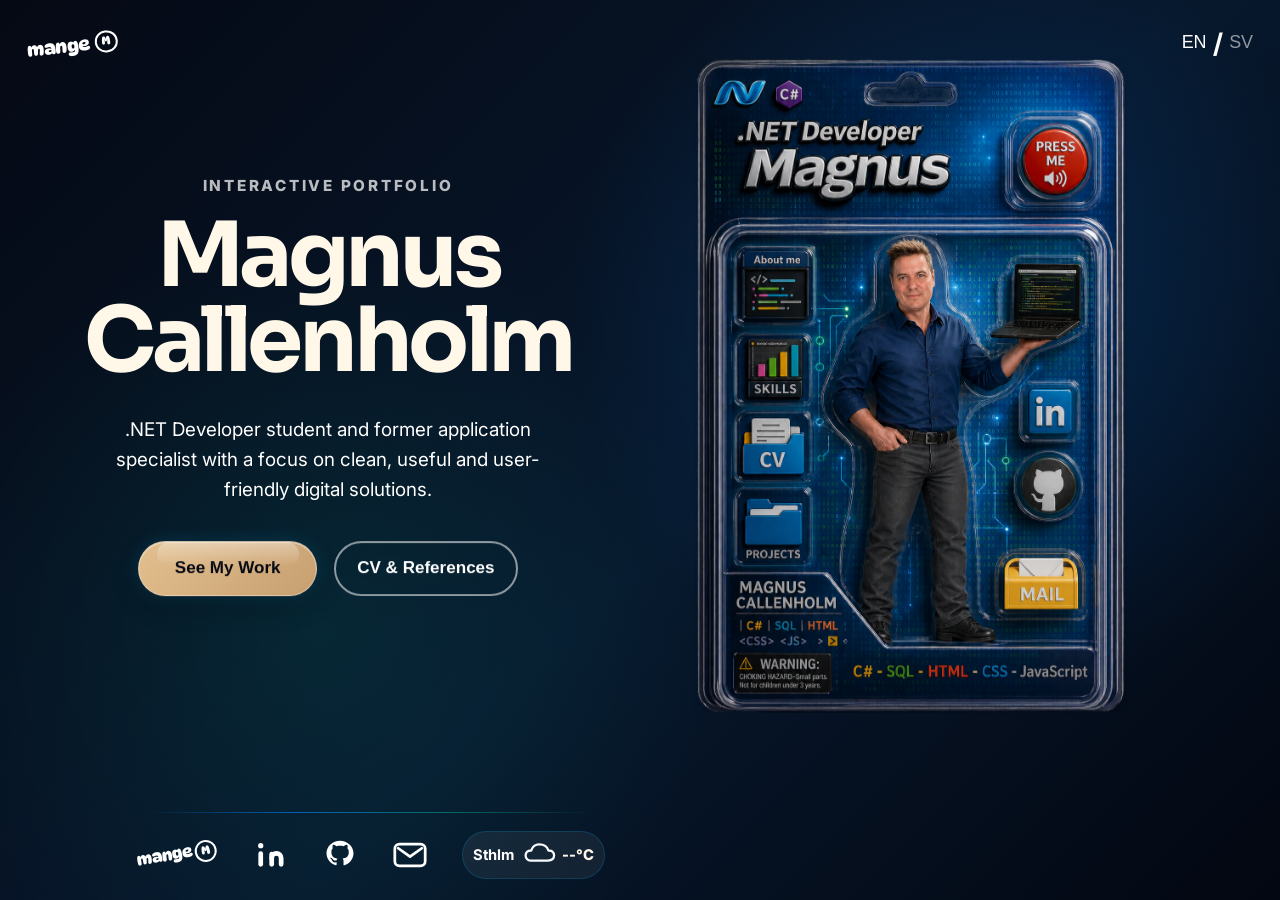
==== index.html @ 0efeea3b "Remove pointer Cursor from ComingSoon-card" ====
<!doctype html>
<html lang="en">
  <head>
    <meta charset="UTF-8" />
    <meta name="viewport" content="width=device-width, initial-scale=1.0" />
    <meta
      name="description"
      content="Interactive portfolio for Magnus Callenholm, .NET developer student and former application specialist. Explore projects, skills, CV, references and contact information."
    />
    <link rel="preconnect" href="https://fonts.googleapis.com" />
    <link rel="preconnect" href="https://fonts.gstatic.com" crossorigin />
    <link
      href="https://fonts.googleapis.com/css2?family=DynaPuff:wght@400..700&family=Inter:ital,opsz,wght@0,14..32,100..900;1,14..32,100..900&family=Sora:wght@100..800&display=swap"
      rel="stylesheet"
    />
    <link rel="stylesheet" href="css/style.css" />
    <link rel="stylesheet" href="css/animations.css" />
    <link rel="stylesheet" href="css/responsive.css" />
    <title>Magnus portfolio</title>
  </head>
  <body>
    <!-- EGET BRAND LOGO samt HEMKNAPP -->
    <a
      href="#home"
      class="brand-mark"
      data-action="go-home"
      aria-label="Back to main"
    >
      <span class="brand-name">mange</span>
      <span class="brand-symbol">M</span>
    </a>
    <!-- TOGGLE LANGUAGE BUTTONS -->
    <div class="language-toggle" aria-label="Language selection">
      <button type="button" class="language-btn active">EN</button>
      <span>/</span>
      <button type="button" class="language-btn">SV</button>
    </div>

    <main class="portfolio-app">
      <!-- LEFT SIDE CONTENT -->
      <section
        id="home"
        class="intro-panel"
        aria-label="Portfolio introduction"
      >
        <p class="eyebrow hero-eyebrow">Interactive Portfolio</p>

        <div class="hero-content">
          <div id="info-content" class="info-content">
            <h1>
              <span>Magnus</span>
              <span>Callenholm</span>
            </h1>
            <p>
              .NET Developer student and former application specialist with a
              focus on clean, useful and user-friendly digital solutions.
            </p>
          </div>

          <div class="desktop-flip-info" id="projectsDesktopInfo">
            <p class="eyebrow">Projects</p>
            <h2>Explore my work</h2>
            <p>
              On the back of the package, you'll find a selection of my projects
              — from school assignments to personal builds. Each card shows what
              I've practiced, what I learned, and where you can view the code or
              demo.
            </p>
          </div>

          <div class="desktop-flip-info" id="cvDesktopInfo">
            <p class="eyebrow">CV & References</p>
            <h2>Experience and background</h2>
            <p>
              On the back of the package, you can explore my experience,
              references and download my CV. It brings together my background as
              an application specialist and my current journey toward becoming a
              .NET developer.
            </p>
          </div>
          <!-- PRIMARY CALL TO ACTION BUTTON -->
          <div class="intro-actions">
            <button
              type="button"
              class="cta-btn cta-primary"
              data-action="flip-card"
              data-section="projects"
              data-flip-delay="true"
            >
              See My Work
            </button>
            <!-- SECONDARY CALL TO ACTION BUTTON -->
            <button
              type="button"
              class="cta-btn cta-secondary"
              data-action="flip-card"
              data-section="cv"
              data-flip-delay="true"
            >
              CV & References
            </button>
          </div>
        </div>

        <!-- ARROW DOWN ANIMATION -->
        <a
          href="#package"
          class="scroll-down-link"
          aria-label="Scroll to package"
        >
          <img
            src="assets/icons/scroll-arrow.svg"
            alt="Scroll down"
            class="scroll-arrow-icon"
          />
        </a>
      </section>

      <!-- RIGHT SIDA -->
      <section
        id="package"
        class="package-panel"
        aria-label="Interactive portfolio package"
      >
        <div class="package-scene">
          <!-- TEMP: add is-flipped while designing the back side -->
          <div class="package-card" id="packageCard">
            <!-- ACTIONFIGUR Magnus FRAMSIDA -->
            <div class="package-face package-front">
              <img
                src="assets/images/actionfigure/front.png"
                alt="Action figure package used as a navbar"
                class="package-image"
              />

              <nav class="package-navbar" aria-label="Main navigation">
                <button
                  type="button"
                  id="pressMeButton"
                  class="package-btn package-btn-icon package-btn-pressme"
                  aria-label="Play voice greeting"
                >
                  PRESS ME
                </button>

                <audio id="pressMeAudio" preload="auto">
                  <source src="assets/sounds/engelska.mp3" type="audio/mpeg" />
                  Your browser does not support the audio element.
                </audio>

                <button
                  type="button"
                  class="package-btn package-btn-menu package-btn-aboutme"
                  data-action="show-info"
                  data-section="about"
                >
                  About me
                </button>

                <button
                  type="button"
                  class="package-btn package-btn-menu package-btn-skills"
                  data-action="show-info"
                  data-section="skills"
                >
                  Skills
                </button>

                <button
                  type="button"
                  class="package-btn package-btn-menu package-btn-cv"
                  data-action="flip-card"
                  data-section="cv"
                >
                  CV
                </button>

                <button
                  type="button"
                  class="package-btn package-btn-menu package-btn-projects"
                  data-action="flip-card"
                  data-section="projects"
                >
                  Projects
                </button>

                <a
                  href="https://www.linkedin.com/in/magnus-callenholm-b5428569/"
                  class="package-btn package-btn-icon package-btn-linkedin"
                  target="_blank"
                  rel="noopener noreferrer"
                  aria-label="Visit my LinkedIn profile"
                >
                </a>

                <a
                  href="https://github.com/magnuscallenholm"
                  class="package-btn package-btn-icon package-btn-github"
                  target="_blank"
                  rel="noopener noreferrer"
                  aria-label="Visit my GitHub profile"
                >
                </a>

                <button
                  type="button"
                  class="package-btn package-btn-mail"
                  data-action="show-info"
                  data-section="contact"
                >
                  Mail
                </button>
              </nav>
            </div>

            <!-- ACTIONFIGUR Magnus BAKSIDA -->
            <div class="package-face package-back">
              <img
                src="assets/images/actionfigure/back.png"
                alt="Back side of Magnus action figure package"
                class="package-image"
              />

              <section class="back-section" id="cv-panel">
                <h2>CV</h2>

                <div class="cv-options">
                  <button type="button" class="cv-tab" id="experienceBtn">
                    Education & Work Experience
                  </button>

                  <button type="button" class="cv-tab" id="referencesBtn">
                    References
                  </button>

                  <a
                    href="assets/documents/CV.pdf"
                    download
                    class="cv-tab card-link"
                  >
                    Download CV
                  </a>
                </div>
              </section>

              <section class="back-section" id="projects-panel">
                <h2>Projects</h2>

                <div class="project-options">
                  <button
                    type="button"
                    class="project-card"
                    data-project="snake"
                    aria-label="Open Snake Game project"
                  >
                    <div class="project-preview-frame">
                      <img
                        src="assets/images/projects/snake-preview.png"
                        alt="Preview of Snake Game"
                        class="project-preview"
                      />
                    </div>
                  </button>

                  <button
                    type="button"
                    class="project-card"
                    data-project="butterfly"
                    aria-label="Open Butterfly web project"
                  >
                    <div class="project-preview-frame">
                      <img
                        src="assets/images/projects/butterfly-preview.png"
                        alt="Preview of Butterfly Website"
                        class="project-preview"
                      />
                    </div>
                  </button>

                  <button
                    type="button"
                    class="project-card"
                    disabled
                    data-project="comingsoon"
                  >
                    <div class="project-preview-frame">
                      <img
                        src="assets/images/projects/comingsoon.png"
                        alt="Preview of comingsoon"
                        class="project-preview"
                      />
                    </div>
                  </button>

                  <button
                    type="button"
                    class="project-card"
                    disabled
                    data-project="comingsoon"
                    aria-label="Coming soon project placeholder"
                  >
                    <div class="project-preview-frame">
                      <img
                        src="assets/images/projects/comingsoon.png"
                        alt="Preview of comingsoon"
                        class="project-preview"
                      />
                    </div>
                  </button>
                </div>
              </section>

              <button type="button" class="flip-back-btn" id="backToFrontBtn">
                <span class="barcode-lines" aria-hidden="true"></span>
                <span class="back-btn-text">FLIP BACK</span>
              </button>
            </div>
          </div>
        </div>
      </section>
    </main>

    <!-- ABOUT ME -->
    <section id="about" class="about-section">
      <div class="about-card">
        <img
          src="assets/images/portrait/magnus.png"
          alt="Portrait of Magnus Callenholm"
          class="about-image"
        />

        <div class="about-text">
          <h2>About me</h2>

          <p>
            Hi, I'm Magnus Callenholm, a
            <span class="text-highlight">.NET developer</span> student with
            previous experience working in IT as an application specialist.
          </p>

          <p>
            I enjoy building clean and
            <span class="text-highlight">user-friendly</span> digital solutions
            where design, functionality and problem-solving work together.
          </p>
        </div>
      </div>

      <div class="about-actions section-actions">
        <button
          type="button"
          class="section-back-btn section-back-secondary about-back-btn"
          id="aboutBackBtn"
        >
          Back to package
        </button>
      </div>
    </section>

    <!-- SKILLS -->
    <section id="skills" class="skills-section">
      <div class="skills-card">
        <h2>Skills</h2>

        <p class="skills-intro">
          A selection of technologies and tools I use while learning and
          building projects.
        </p>

        <ul class="skills-list">
          <li class="skill-item">
            <img
              src="assets/icons/skills-svg/html.svg"
              alt=""
              class="skill-icon"
            />
            <span>HTML</span>
          </li>

          <li class="skill-item">
            <img
              src="assets/icons/skills-svg/css.svg"
              alt=""
              class="skill-icon"
            />
            <span>CSS</span>
          </li>

          <li class="skill-item">
            <img
              src="assets/icons/skills-svg/javascript.svg"
              alt=""
              class="skill-icon"
            />
            <span>JavaScript</span>
          </li>

          <li class="skill-item">
            <img
              src="assets/icons/skills-svg/sql.svg"
              alt=""
              class="skill-icon"
            />
            <span>SQL</span>
          </li>

          <li class="skill-item">
            <img
              src="assets/icons/skills-svg/csharp_dotnet.svg"
              alt=""
              class="skill-icon"
            />
            <span>C#</span>
          </li>

          <li class="skill-item">
            <img
              src="assets/icons/skills-svg/google.svg"
              alt=""
              class="skill-icon"
            />
            <span>Google</span>
          </li>

          <li class="skill-item">
            <img
              src="assets/icons/skills-svg/visual_studio_code.svg"
              alt=""
              class="skill-icon"
            />
            <span>VS Code</span>
          </li>

          <li class="skill-item">
            <img
              src="assets/icons/skills-svg/visual_studio.svg"
              alt=""
              class="skill-icon"
            />
            <span>Visual Studio</span>
          </li>

          <li class="skill-item">
            <img
              src="assets/icons/skills-svg/azure.svg"
              alt=""
              class="skill-icon"
            />
            <span>Azure</span>
          </li>
        </ul>
      </div>

      <div class="about-actions section-actions">
        <button
          type="button"
          class="section-back-btn section-back-secondary skills-back-btn"
          id="skillsBackBtn"
        >
          Back to package
        </button>
      </div>
    </section>

    <!-- CV-TAB WORK and EDUCATION -->
    <section id="experience" class="experience-section">
      <div class="experience-card">
        <h2>Education & Work Experience</h2>

        <p class="experience-intro">
          Here I present my education, recent work experience and the background
          that has shaped my interest in IT and development.
        </p>

        <h3 class="experience-subtitle">Work Experience</h3>

        <div class="experience-list">
          <article class="experience-item">
            <div class="experience-header">
              <img
                src="assets/images/experiencelogos/stadium-logo-dark-preview.svg"
                alt=""
                class="experience-logo"
              />

              <div>
                <p class="experience-role">Application Specialist</p>
                <p class="experience-period">Dec 2021 - Oct 2025</p>
              </div>
            </div>

            <p class="experience-description">
              Worked with business-critical applications connected to Stadium's
              retail and digital business. Focused on supporting stable system
              operations, improving user experience and contributing to
              technical solutions for Stadium and Stadium Outlet.
            </p>

            <ul class="experience-points">
              <li>
                Application responsibility for systems connected to business
                processes
              </li>
              <li>
                Collaboration with business stakeholders, IT teams and external
                partners
              </li>
              <li>
                Focus on system quality, operations and continuous improvement
              </li>
            </ul>
          </article>

          <article class="experience-item">
            <div class="experience-header">
              <img
                src="assets/images/experiencelogos/fast2-logo-dark-preview.svg"
                alt=""
                class="experience-logo"
              />

              <div>
                <p class="experience-role">Application Consultant</p>
                <p class="experience-period">Jan 2019 - Dec 2021</p>
              </div>
            </div>

            <p class="experience-description">
              Worked as an application consultant with focus on system support,
              customer needs and technical solutions. The role involved
              understanding business processes and helping users get value from
              the application.
            </p>

            <ul class="experience-points">
              <li>Customer and application support</li>
              <li>Configuration, troubleshooting and system improvements</li>
              <li>Close collaboration with users and technical teams</li>
            </ul>
          </article>

          <article class="experience-item">
            <div class="experience-header">
              <img
                src="assets/images/experiencelogos/sats-logo-dark-preview.svg"
                alt=""
                class="experience-logo"
              />

              <div>
                <p class="experience-role">IT System Manager</p>
                <p class="experience-period">Feb 2012 - Jan 2019</p>
              </div>
            </div>

            <p class="experience-description">
              Held several IT-related roles over time, working with systems,
              projects and business support in a fast-moving organization. The
              experience gave me a strong understanding of how technology
              supports daily operations.
            </p>

            <ul class="experience-points">
              <li>IT system responsibility and project coordination</li>
              <li>Support for internal users and business needs</li>
              <li>
                Experience from both operational IT and project-based work
              </li>
            </ul>
          </article>
        </div>

        <h3 class="experience-subtitle">Education</h3>

        <div class="education-list">
          <article class="experience-item education-item">
            <div class="experience-header">
              <img
                src="assets/images/experiencelogos/yh-akademin-brand-transparent.svg"
                alt=""
                class="experience-logo"
              />

              <div>
                <p class="experience-role">Higher Vocational Education</p>
                <p class="experience-period">Jan 2026 - Dec 2027</p>
              </div>
            </div>

            <p class="experience-description">
              Ongoing .NET Developer education focused on C#, .NET, web
              development, databases, SQL, agile methods and modern system
              development.
            </p>

            <ul class="experience-points">
              <li>C#, .NET and object-oriented programming</li>
              <li>HTML, CSS, JavaScript and responsive web development</li>
              <li>
                Databases, SQL, Git, Azure DevOps and project-based learning
              </li>
            </ul>
          </article>
        </div>
      </div>

      <div class="experience-actions section-actions">
        <button
          type="button"
          class="section-back-btn section-back-primary experience-back-cv-btn"
          id="experienceBackCvBtn"
        >
          ← Back to CV menu
        </button>

        <button
          type="button"
          class="section-back-btn section-back-secondary experience-back-package-btn"
          id="experienceBackPackageBtn"
        >
          Back to package
        </button>
      </div>
    </section>

    <!-- CV-TAB REFERENCES -->
    <section id="references" class="references-section">
      <div class="references-card">
        <h2>References</h2>

        <div class="references-list">
          <article class="reference-card">
            <div class="reference-header">
              <img
                src="assets/images/references/ref-anna.webp"
                alt=""
                class="reference-avatar"
              />

              <div>
                <h3>Anna Åberg</h3>
                <p>Product Management & UX Manager at Stadium</p>
              </div>
            </div>

            <p class="reference-quote">
              “En kollega som kombinerar stort personligt ansvar med ett varmt
              och nyfiket förhållningssätt.”
            </p>
          </article>

          <article class="reference-card">
            <div class="reference-header">
              <img
                src="assets/images/references/ref-david4.webp"
                alt=""
                class="reference-avatar"
              />

              <div>
                <h3>David Näslund</h3>
                <p>Interim Management | CEO</p>
              </div>
            </div>

            <p class="reference-quote">
              “I had opportunity to work with Magnus for almost 4 years at SATS.
              He always delivered IT Projects on a timely and effective basis.
              Magnus had a constant comercial and customer mindset in all
              projects we worked during our tenure together. I would love to
              work with Magnus in the future.”
            </p>
          </article>

          <article class="reference-card">
            <div class="reference-header">
              <img
                src="assets/images/references/ref-alex1.webp"
                alt=""
                class="reference-avatar"
              />

              <div>
                <h3>Alex Persson</h3>
                <p>Interim CFO Support</p>
              </div>
            </div>

            <p class="reference-quote">
              “Magnus visade hög IT-kompetens, analytiskt tänkande och en stark
              vilja att prestera det lilla extra för att teamet skulle lyckas.
              Jag rekommenderar varmt Magnus som en kunnig IT-specialist och
              godhjärtad kollega.”
            </p>
          </article>
        </div>
      </div>

      <div class="references-actions section-actions">
        <button
          type="button"
          class="section-back-btn section-back-primary references-back-cv-btn"
          id="referencesBackCvBtn"
        >
          ← Back to CV
        </button>

        <button
          type="button"
          class="section-back-btn section-back-secondary references-back-package-btn"
          id="referencesBackPackageBtn"
        >
          Back to package
        </button>
      </div>
    </section>

    <!-- PROJECTS CONTENT -->
    <section id="snake-project" class="project-details-section">
      <div class="project-details-card">
        <h2>Snake Game</h2>

        <img
          src="assets/images/projects/snake-full.png"
          alt="Full preview of Snake Game"
          class="project-details-image"
        />

        <p class="project-details-description">
          A JavaScript-focused school project where I worked with an existing
          Snake game codebase. The project focused on understanding, adapting
          and extending the game logic, while also improving the visual styling
          and user experience.
        </p>

        <ul class="project-tech-list">
          <li>HTML</li>
          <li>CSS</li>
          <li>JavaScript</li>
          <li>Game Logic</li>
          <li>DOM</li>
        </ul>

        <div class="project-links">
          <a href="#" target="_blank" rel="noopener noreferrer"
            >Live demo coming soon</a
          >
          <a
            href="https://github.com/magnuscallenholm/Snake-game.git"
            target="_blank"
            rel="noopener noreferrer"
            >GitHub</a
          >
        </div>
      </div>

      <div class="project-details-actions section-actions">
        <button
          type="button"
          class="section-back-btn section-back-primary project-back-projects-btn"
        >
          ← Back to projects
        </button>

        <button
          type="button"
          class="section-back-btn section-back-secondary project-back-package-btn"
        >
          Back to package
        </button>
      </div>
    </section>

    <section id="butterfly-project" class="project-details-section">
      <div class="project-details-card">
        <h2>Fjärilarnas Värld</h2>

        <img
          src="assets/images/projects/butterfly-full.png"
          alt="Full preview of Fjärilarnas Värld website"
          class="project-details-image"
        />

        <p class="project-details-description">
          A responsive school project focused on building a fictional zoo
          website with HTML and CSS. The page includes structured content
          sections, animal presentation, a newsletter form and a clean,
          user-friendly layout — something I really enjoy creating.
        </p>

        <ul class="project-tech-list">
          <li>HTML</li>
          <li>CSS</li>
          <li>Responsive design</li>
          <li>Forms</li>
          <li>Tables</li>
          <li>Google Maps</li>
        </ul>

        <div class="project-links">
          <a href="#" target="_blank" rel="noopener noreferrer"
            >Live demo coming soon</a
          >
          <a
            href="https://github.com/magnuscallenholm/butterfly.git"
            target="_blank"
            rel="noopener noreferrer"
            >GitHub</a
          >
        </div>
      </div>

      <div class="project-details-actions section-actions">
        <button
          type="button"
          class="section-back-btn section-back-primary project-back-projects-btn"
        >
          ← Back to projects
        </button>

        <button
          type="button"
          class="section-back-btn section-back-secondary project-back-package-btn"
        >
          Back to package
        </button>
      </div>
    </section>

    <!-- FORM -->
    <section id="contact" class="contact-section">
      <h2>GET IN TOUCH</h2>

      <form
        action="https://formsubmit.co/d4670de4ac5bb5f6b06e3d726c5de3d2"
        method="POST"
        class="contact-form"
      >
        <!-- FormSubmit-inställningar -->
        <!-- Localhost med Live Server -->
        <input type="hidden" name="_captcha" value="false" />
        <input type="hidden" name="_template" value="table" />
        <input
          type="hidden"
          name="_next"
          value="http://127.0.0.1:5500/thanks.html"
        />

        <!-- Fullname -->
        <label for="fullName" class="sr-only">Name:</label>
        <input
          type="text"
          id="fullName"
          name="Name"
          required
          minlength="2"
          maxlength="50"
          pattern="[A-Za-zÅÄÖåäö\- ]+"
          placeholder="Your Name"
          autocomplete="name"
        />

        <!-- E-post -->
        <!-- Pattern kontrollerar:
          minst ett tecken före @
          minst ett tecken efter @
          minst en punkt i slutet
          Dokumentation: https://developer.mozilla.org/en-US/docs/Web/HTML/Attributes/pattern -->
        <label for="email" class="sr-only">Email:</label>
        <input
          type="email"
          id="email"
          name="From"
          required
          pattern="^[^\s@]+@[^\s@]+\.[^\s@]+$"
          title="Please enter a valid email address, for example name@example.com"
          placeholder="Your Email"
          autocomplete="email"
        />

        <label for="recipient" class="sr-only">To:</label>
        <input
          type="email"
          id="recipient"
          name="To"
          value="magnuscallenholm@gmail.com"
          readonly
        />

        <label for="subject" class="sr-only">Subject:</label>
        <input
          type="text"
          id="subject"
          name="Subject"
          required
          minlength="3"
          maxlength="80"
          placeholder="Your Subject"
        />

        <!-- MESSAGE -->
        <label for="message" class="sr-only">Your Message</label>
        <textarea
          id="message"
          name="Message"
          class="message"
          rows="6"
          required
          minlength="10"
          maxlength="1000"
          placeholder="Your Message"
        ></textarea>
        <button type="submit">Send Message</button>
        <div class="form-message" id="formMessage" aria-live="polite"></div>
      </form>
      <div class="contact-actions section-actions">
        <button
          type="button"
          class="section-back-btn section-back-primary contact-back-btn"
          id="contactBackBtn"
        >
          Back to package
        </button>
      </div>
    </section>

    <!-- FOOTER -->
    <footer class="footer">
      <div class="footer-top-wrap">
        <a
          href="#home"
          class="footer-brand"
          data-action="go-home"
          aria-label="Back to main"
        >
          <span class="brand-name">mange</span>
          <span class="brand-symbol">M</span>
        </a>

        <div class="weather-widget" id="weatherWidget">
          <span id="weatherCity">Stockholm</span>

          <img
            id="weatherIcon"
            src="assets/icons/weather/04-cloudy.svg"
            alt="Weather icon"
            class="weather-icon"
          />

          <span id="weatherTemp">--°C</span>
        </div>
      </div>

      <div class="footer-links">
        <a
          href="https://www.linkedin.com/in/magnus-callenholm-b5428569/"
          target="_blank"
          rel="noopener noreferrer"
          aria-label="Visit my LinkedIn profile"
          ><img
            src="assets/icons/linkedin-icon-optimized-transparent.svg"
            alt="linkedin icon"
            class="footer-icon"
        /></a>

        <a
          href="https://github.com/magnuscallenholm"
          target="_blank"
          rel="noopener noreferrer"
          aria-label="Visit my GitHub profile"
        >
          <img
            src="assets/icons/github-icon-optimized-transparent.svg"
            alt="github icon"
            class="footer-icon"
        /></a>
        <a
          href="#contact"
          class="footer-mail-link"
          aria-label="Go to contact form"
        >
          <img
            src="assets/icons/mail-icon-optimized-transparent.svg"
            alt="mail icon"
            class="footer-icon"
        /></a>
      </div>
    </footer>
    <script src="js/main.js"></script>
    <script src="js/form.js"></script>
    <script src="js/weather.js"></script>
  </body>
</html>
---- css/style.css ----
/*========================
  DESIGN TOKENS
=========================*/
:root {
  /* COLORS */
  --background-gradient:
    radial-gradient(
      circle at 75% 35%,
      rgba(0, 132, 255, 0.18),
      transparent 35%
    ),
    radial-gradient(
      circle at 25% 70%,
      rgba(0, 255, 200, 0.08),
      transparent 35%
    ),
    linear-gradient(
      135deg,
      rgba(5, 9, 20, 1),
      rgba(7, 24, 45, 1) 55%,
      rgba(3, 7, 17, 1)
    );
  --background-dark: rgba(5, 9, 20, 1);
  --brand-mark-color: rgba(255, 255, 255, 1);
  --heading-color: rgba(255, 247, 232, 1);
  --text-color: rgba(255, 255, 255, 1);
  --html-color: rgba(5, 9, 20, 1);

  /*========================
  CTA COLORS
===========================*/

  /* CTA PRIMARY */
  --background-cta-primary-before: linear-gradient(
    to bottom,
    rgba(255, 255, 255, 0.35),
    transparent
  );
  --background-cta-primary: linear-gradient(
    135deg,
    rgba(227, 192, 143, 1),
    rgba(199, 159, 112, 1)
  );
  --text-color-cta-primary: rgba(5, 9, 20, 1);
  --border-cta-primary: rgba(255, 255, 255, 0.35);
  --box-shadow-cta-primary:
    inset 0 1px 0 rgba(255, 255, 255, 0.45), 0 10px 25px rgba(0, 0, 0, 0.25),
    0 0 20px rgba(0, 183, 255, 0.18);

  /* CTA SECONDARY */
  --background-cta-secondary: transparent;
  --text-color-cta-secondary: rgba(255, 255, 255);
  --border-color-cta-secondary: rgba(255, 255, 255, 0.55);
  --background-cta-secondary-hover: rgba(255, 255, 255, 0.1);
  --border-color-cta-secondary-hover: rgba(255, 255, 255, 0.8);

  /*========================
  CARD FRONT
===========================*/

  /* ACTIONFIGURE BUTTONS */
  --background-actionfigure-btn: transparent;
  --text-actionfigure-btn: transparent;

  /* DEFAULT PACKAGE BUTTON GLOW */
  --shadow-package-menu: 0 0 10px rgba(0, 183, 255, 0.35);
  --shadow-package-menu-hover:
    0 0 28px rgba(0, 183, 255, 0.85), 0 0 30px rgba(0, 183, 255, 0.2);

  /* ICON PACKAGE BUTTON GLOW */
  --shadow-package-icon: 0 0 10px rgba(0, 183, 255, 0.45);
  --shadow-package-icon-hover:
    0 0 18px rgba(0, 183, 255, 0.95), 0 0 30px rgba(0, 183, 255, 0.18);

  /* MAIL PACKAGE BUTTON GLOW */
  --shadow-package-mail-hover:
    0 0 16px rgba(255, 220, 90, 0.95), 0 0 30px rgba(255, 180, 40, 0.28);

  /* PRESS ME PACKAGE BUTTON GLOW */
  --shadow-package-pressme-hover:
    0 0 50px rgba(255, 70, 70, 0.95), 0 0 10px rgba(255, 70, 70, 0.28);

  /*========================
  BUTTON HINT FOR MOBILE VIEW
===========================*/

  --hint-glow-blue-rgb: 0, 132, 255;
  --hint-glow-cyan-rgb: 0, 255, 200;
  --hint-border-idle: rgba(255, 255, 255, 0.25);

  /*========================
 CARD BACK
===========================*/

  --text-color-package-back: rgba(43, 33, 24, 1);

  --border-package-back-btn: rgba(43, 33, 24, 0.38);
  --background-package-back-btn: rgba(255, 247, 232, 0.08);

  --border-color-package-back-btn-hover: rgba(43, 33, 24, 0.85);
  --background-package-back-btn-hover: rgba(255, 247, 232, 0.16);

  --text-color-package-back-flip-btn: rgba(43, 33, 24, 0.85);

  --background-package-back-barcode-btn: rgba(255, 255, 255, 0.42);
  --background-package-back-barcode-lines: repeating-linear-gradient(
    to right,
    rgba(43, 33, 24, 0.85) 0 2px,
    transparent 2px 4px,
    rgba(43, 33, 24, 0.85) 4px 5px,
    transparent 5px 8px
  );

  /*========================
  SECTION CARD COLORS
===========================*/

  --background-section-card: rgba(5, 9, 20, 0.418);
  --border-section-card: rgba(0, 183, 255, 0.22);
  --box-shadow-section-card:
    0 20px 45px rgba(0, 0, 0, 0.35), 0 0 24px rgba(0, 183, 255, 0.12);

  --shadow-portrait-image: 0 18px 35px rgba(0, 0, 0, 0.35);

  --text-section-back-btn: rgba(255, 255, 255, 0.72);

  /*========================
  FORM COLORS
===========================*/

  --background-form-field: rgba(255, 255, 255, 0.06);
  --border-form-field: rgba(255, 255, 255, 0.22);
  --text-form-placeholder: rgba(255, 255, 255, 0.55);

  --border-form-field-focus: rgba(0, 183, 255, 0.75);
  --box-shadow-form-field-focus: 0 0 18px rgba(0, 183, 255, 0.18);

  /*========================
  SHARED SURFACE COLORS
===========================*/

  --surface-soft: rgba(255, 255, 255, 0.06);
  --surface-medium: rgba(255, 255, 255, 0.08);
  --border-glow-soft: rgba(0, 183, 255, 0.18);
  --accent-gold-soft: rgba(227, 192, 143, 0.75);

  /*========================
  FOOTER COLORS
===========================*/

  /* FOOTER BACKGROUND */
  --background-footer:
    radial-gradient(circle at 0% 0%, rgba(0, 132, 255, 0.12), transparent 40%),
    rgba(3, 7, 17, 0.85);

  /*========================
  FONTS
===========================*/

  --font-brand: "DynaPuff", system-ui, sans-serif;
  --font-heading: "Sora", sans-serif;
  --font-body: "Inter", sans-serif;
}

/*========================
  RESET
===========================*/

*,
*::before,
*::after {
  box-sizing: border-box;
  margin: 0;
  padding: 0;
}

/*========================
  GLOBAL STYLES
=========================*/

/* MOBILE FIRST */
html {
  min-height: 100%;
  background: var(--html-color);
  scroll-behavior: smooth;
  font-size: 100%;
}

body {
  min-height: 100dvh;
  background: var(--background-gradient);
  font-family: var(--font-body);

  display: flex;
  flex-direction: column;
}

.about-section,
.skills-section,
.experience-section,
.references-section,
.project-details-section,
.contact-section,
.portfolio-app {
  flex: 1;
}

/*========================
  BRAND & LANGUAGE
=========================*/

/* BRAND MARK / HOME BUTTON */
.brand-mark {
  position: absolute;
  top: 1.9rem;
  left: 1.5rem;

  display: inline-flex;
  align-items: center;
  gap: 0.3rem;

  color: var(--brand-mark-color);
  text-decoration: none;
  font-family: var(--font-brand);
  font-weight: 700;

  transform: rotate(-6deg);
}

.brand-mark:hover {
  opacity: 1;
  transform: rotate(-8deg) scale(1.05);
}

/* HIDDEN EYEBROW TEXT ON MOBILE */
.eyebrow {
  display: none;
}

/* BRAND SYMBOL */
.brand-symbol {
  width: 1.25rem;
  height: 1.25rem;

  display: inline-flex;
  align-items: center;
  justify-content: center;

  border: 2px solid currentColor;
  border-radius: 50%;

  font-size: 0.65rem;
  line-height: 1;
}

/* LANGUAGE TOGGLE */
.language-toggle {
  position: absolute;
  top: 1.5rem;
  right: 1.5rem;

  display: flex;
  align-items: center;
  gap: 0.35rem;

  color: var(--text-color);
  font-size: 1.5rem;
  font-weight: 700;
}

/* LANGUAGE BUTTONS */
.language-btn {
  font-size: 1rem;
  background: transparent;
  border: none;
  color: inherit;
  cursor: pointer;
  opacity: 0.55;
}

.language-btn.active {
  opacity: 1;
}

/*========================
  HERO SECTION
=========================*/

/* MAIN LAYOUT */
.portfolio-app {
  min-height: 100dvh;
  display: flex;
  flex-direction: column;
  gap: 2rem;
  padding: 6rem 1.5rem 1.5rem;
}

/* INTRO / HERO SECTION */
.intro-panel {
  display: flex;
  flex-direction: column;
  min-height: 100dvh;
  gap: 1rem;
}

/* CREATES VERTICAL SPACE BELOW THE FIXED TOP BRAND/LANGUAGE AREA */
.hero-content {
  margin-top: 5.5rem;
}

/* HERO TEXT CONTENT */
.info-content {
  display: flex;
  flex-direction: column;
  text-align: center;
  gap: 0.75rem;
  align-items: center;
  color: var(--text-color);
}

/* HERO HEADER */
.info-content h1 {
  font-family: var(--font-heading);
  font-size: clamp(4rem, 13vw, 5rem);
  color: var(--heading-color);
  line-height: 0.95;
  letter-spacing: -0.05em;
}

.info-content h1 span {
  display: block;
}

/* HERO BODY */
.info-content p {
  padding-top: 1rem;
  font-family: var(--font-body);
  font-size: 1.05rem;
  line-height: 1.6;
  color: var(--text-color);
  max-width: 34rem;
}

/* HIDE CONTENT ON MOBILE WHEN PRESS CTA BUTTON */
.desktop-flip-info {
  display: none;
}

/*========================
  CTA BUTTONS
=========================*/

/* CALL TO ACTION BUTTONS */
.intro-actions {
  display: flex;
  justify-content: center;
  gap: 0.9rem;
  flex-wrap: wrap;
  margin-top: 2rem;
}

/* CALL TO ACTION BUTTONS */
.cta-btn {
  position: relative;
  overflow: hidden;
  border-radius: 999px;
  padding: 0.85rem 1.2rem;
  font-size: 0.95rem;
  font-weight: 700;
  min-width: 10rem;
  text-align: center;

  backdrop-filter: blur(10px);
  cursor: pointer;
}

/* CONTROL THE "PLASTIC/HIGHLIGHT" AREA ABOVE THE PRIMARY BUTTON */
.cta-primary::before {
  content: "";
  position: absolute;
  top: 0;
  left: 10%;
  right: 10%;
  height: 45%;

  background: var(--background-cta-primary-before);

  border-radius: inherit;
  pointer-events: none;
}

/* PRIMARY CALL TO ACTION BUTTON */
.cta-primary {
  background: var(--background-cta-primary);
  border: 1px solid var(--border-cta-primary);
  color: var(--text-color-cta-primary);
  box-shadow: var(--box-shadow-cta-primary);
}

/* SECONDARY CALL TO ACTION BUTTON */
.cta-secondary {
  background: var(--background-cta-secondary);
  color: var(--text-color-cta-secondary);
  border: 2px solid var(--border-color-cta-secondary);
}

.cta-secondary:hover {
  background-color: var(--background-cta-secondary-hover);
  border-color: var(--border-color-cta-secondary-hover);
}

/*========================
  ABOUT ME SECTION
=========================*/

.about-section {
  display: none;

  min-height: auto;
  padding: 3rem 1.5rem 1.5rem;

  flex-direction: column;
  justify-content: center;
  color: var(--text-color);
}

.about-card {
  width: 100%;
  max-width: 24rem;
  margin: 0 auto;
  padding: 1.25rem;
  border-radius: 1rem;
  background: var(--background-section-card);
  border: 1px solid var(--border-section-card);
  box-shadow: var(--box-shadow-section-card);
  backdrop-filter: blur(10px);
  text-align: center;
}

.about-card h2 {
  font-family: var(--font-heading);
  color: var(--heading-color);
  font-size: clamp(1.6rem, 6vw, 2.4rem);
  margin-bottom: 1rem;
}

.about-image {
  width: 14rem;
  max-width: 85%;
  margin: 0 auto 1.25rem;
  display: block;
  border-radius: 1rem;
  filter: drop-shadow(var(--shadow-portrait-image));
}

.about-text h2 {
  font-family: var(--font-heading);
  color: var(--heading-color);
  font-size: clamp(1.7rem, 7vw, 3.2rem);
  margin-bottom: 1rem;
}

.about-text p {
  font-size: 1rem;
  line-height: 1.6;
  margin-bottom: 1rem;
}

.text-highlight {
  color: var(--heading-color);
  font-weight: 900;
  border-bottom: 1px solid var(--accent-gold-soft);
}

/* ABOUT MODE - MOBILE FIRST */
body.about-mode .portfolio-app,
body.about-mode .brand-mark,
body.about-mode .language-toggle {
  display: none;
}

body.about-mode .about-section {
  display: flex;
}

/*========================
  SKILLS SECTION
=========================*/

.skills-section {
  display: none;

  flex: 1;
  padding: 3rem 1.5rem 1.5rem;

  flex-direction: column;
  justify-content: center;
  color: var(--text-color);
}

.skills-card {
  width: 100%;
  max-width: 24rem;
  margin: 0 auto;

  padding: 1.25rem;
  border-radius: 1rem;

  background: var(--background-section-card);
  border: 1px solid var(--border-section-card);
  box-shadow: var(--box-shadow-section-card);

  backdrop-filter: blur(10px);
  text-align: center;
}

.skills-card h2 {
  font-family: var(--font-heading);
  color: var(--heading-color);
  font-size: clamp(1.7rem, 7vw, 3.2rem);
  margin-bottom: 0.5rem;
}

.skills-intro {
  max-width: 18rem;
  margin: 0 auto 1.5rem;

  color: var(--text-section-back-btn);
  font-size: 0.9rem;
  line-height: 1.5;
}

.skills-list {
  list-style: none;

  display: grid;
  grid-template-columns: repeat(3, 1fr);
  gap: 0.9rem 0.6rem;
}

.skill-item {
  display: flex;
  flex-direction: column;
  align-items: center;
  gap: 0.35rem;

  font-size: 0.8rem;
  font-weight: 800;
  color: var(--text-color);
  text-align: center;
}

.skill-icon {
  width: 2.4rem;
  height: 2.4rem;
  object-fit: contain;
  display: block;
}

/* SKILLS MODE - MOBILE FIRST */
body.skills-mode .portfolio-app,
body.skills-mode .brand-mark,
body.skills-mode .language-toggle {
  display: none;
}

body.skills-mode .skills-section {
  display: flex;
}

/*========================
  SCROLL INDICATOR
=========================*/

/* SCROLL DOWN */
.scroll-down-link {
  display: block;
  margin: auto auto 6.5rem;
}

/* SCROLL ARROW ICON */
.scroll-arrow-icon {
  width: 2.5rem;
  height: 2.5rem;
  display: block;
}

/*========================
  PACKAGE SECTION
===========================*/

/* PACKAGE / ACTION FIGURE */
.package-panel {
  display: flex;
  justify-content: center;
  padding: 2rem 0 2rem;
}

/* CONTROLS THE RESPONSIVE SIZE OF THE INTERACTIVE PACKAGE */
.package-scene {
  position: relative;
  width: min(96vw, 340px);
  perspective: 1000px;
  margin: 0 auto;
}

/* MAKES THE PACKAGE IMAGES FIT INSIDE THE PACKAGE SCENE */
.package-image {
  width: 100%;
  height: 100%;
  display: block;
  object-fit: contain;
}

/* FRONT AND BACK CARD HAVE SAME POSITION AND SIZE */
.package-card {
  position: relative;
  aspect-ratio: 1023 / 1537;
  transform-style: preserve-3d;
  transition: transform 1.1s ease;
}

.package-front {
  transform: rotateY(0deg);
}

.package-back {
  transform: rotateY(180deg);
}

.package-face {
  position: absolute;
  inset: 0;
  backface-visibility: hidden;
  -webkit-backface-visibility: hidden;
}

/* FLIP THE CARD */
.package-card.is-flipped {
  transform: rotateY(-180deg);
}

/*========================
  PACKAGE FOCUS MODE
=========================*/

body.package-focus-mode .intro-panel {
  display: none;
}

body.package-focus-mode .brand-mark,
body.package-focus-mode .language-toggle {
  display: none;
}

body.package-focus-mode .portfolio-app {
  min-height: auto;
  padding-top: 3rem;
}

/*==============================
  PACKAGE BUTTONS SECTION FRONT
================================*/

/* PACKAGE BUTTON SETTINGS */
.package-btn {
  position: absolute;
  padding: 0;
  margin: 0;
  border-radius: 10.5px;
  border: none;
  transition:
    box-shadow 0.3s ease,
    background-color 0.3s ease,
    transform 0.3s ease;
  color: var(--text-actionfigure-btn);
  background-color: var(--background-actionfigure-btn);
  cursor: pointer;
  z-index: 2;
}

/* PACKAGE BUTTON BOX SHADOW COLORS FRONT */
.package-btn-menu {
  box-shadow: var(--shadow-package-menu);
}

.package-btn-menu:hover,
.package-btn-menu.is-hinting {
  box-shadow: var(--shadow-package-menu-hover);
}
.package-btn-icon {
  box-shadow: var(--shadow-package-icon);
}

/* PACKAGE BUTTON HINT AND HOVER FOR ICONS FRONT */
.package-btn-icon:hover,
.package-btn-icon.is-hinting {
  box-shadow: var(--shadow-package-icon-hover);
}

/* PACKAGE BUTTON HINT AND HOVER FOR MAIL FRONT */
.package-btn-mail:hover,
.package-btn-mail.is-hinting {
  box-shadow: var(--shadow-package-mail-hover);
}

/* PACKAGE BUTTON HINT AND HOVER FOR PRESS-ME FRONT */
.package-btn-pressme:hover,
.package-btn-pressme.is-hinting {
  box-shadow: var(--shadow-package-pressme-hover);
}

/*PACKAGE BOX-SHADOW POSITION FRONT */
.package-btn-pressme {
  top: 10.8%;
  right: 9.3%;
  width: 15%;
  height: 10%;
  border-radius: 35px;
}

.package-btn-aboutme {
  top: 28.6%;
  left: 9.6%;
  width: 18.3%;
  height: 12.2%;
}

.package-btn-skills {
  top: 41.9%;
  left: 9.6%;
  width: 17.8%;
  height: 11.2%;
}

.package-btn-cv {
  top: 53.7%;
  left: 9.6%;
  width: 18.2%;
  height: 11%;
}

.package-btn-projects {
  top: 65.6%;
  left: 9.5%;
  width: 17.9%;
  height: 11.8%;
}

.package-btn-linkedin {
  top: 50.5%;
  right: 12.8%;
  width: 10.1%;
  height: 6.6%;
  border-radius: 3px;
}

.package-btn-github {
  top: 61%;
  right: 12%;
  width: 12.6%;
  height: 8.4%;
  border-radius: 28px;
}

.package-btn-mail {
  top: 76.5%;
  right: 12%;
  width: 16%;
  height: 7.5%;
}

/*==============================
  PACKAGE BACK SIDE CONTENT CV
================================*/

.back-section {
  position: absolute;
  z-index: 2;
  text-align: center;
}

/* CV SECTION BACKSIDE */
#cv-panel {
  display: none;
  flex-direction: column;
  align-items: center;

  font-family: var(--font-body);
  top: 18%;
  left: 10%;
  width: 80%;

  color: var(--text-color-package-back);
  padding: 1rem 0.85rem;
}

#cv-panel h2 {
  font-family: var(--font-heading);
  color: inherit;
  font-size: 1.9rem;
  line-height: 1;
  margin-bottom: 0.5rem;
}

.cv-options {
  margin-top: 1.25rem;

  display: flex;
  flex-direction: column;
  align-items: center;
  gap: 1rem;
  width: 90%;
}

.cv-tab,
.card-link {
  margin-top: 0;
  width: 100%;
  padding: 0.6rem 0.7rem;
  border-radius: 4px;
  border: 1.5px solid var(--border-package-back-btn);
  background: var(--background-package-back-btn);

  color: var(--text-color-package-back);
  font-family: var(--font-body);
  font-size: 0.82rem;
  font-weight: 800;
  text-decoration: none;

  transition:
    border-color 0.25s ease,
    background-color 0.25s ease,
    transform 0.25s ease;

  cursor: pointer;
}

.cv-tab:hover,
.card-link:hover {
  border-color: var(--border-color-package-back-btn-hover);
  background: var(--background-package-back-btn-hover);
  transform: translateY(-1px);
}

/*========================
  EXPERIENCE / EDUCATION SECTION
=========================*/

.experience-section {
  display: none;

  flex: 1;
  padding: 3rem 1.5rem 1.5rem;

  flex-direction: column;
  justify-content: flex-start;
  color: var(--text-color);
}

.experience-card {
  width: 100%;
  max-width: 24rem;
  margin: 0 auto;

  padding: 1.25rem;
  border-radius: 1rem;

  background: var(--background-section-card);
  border: 1px solid var(--border-section-card);
  box-shadow: var(--box-shadow-section-card);

  backdrop-filter: blur(10px);
}

/* MAIN HEADING */
.experience-card h2 {
  font-family: var(--font-heading);
  color: var(--heading-color);
  font-size: clamp(1.55rem, 6vw, 2.4rem);
  line-height: 1.15;
  text-align: center;
  margin-bottom: 1.5rem;
}

/* HIDDEN ON MOBILE - SHOWN ON DESKTOP */
.experience-intro {
  display: none;
}

/* SUBTITLES: WORK EXPERIENCE / EDUCATION */
.experience-subtitle {
  margin-bottom: 1rem;

  color: var(--heading-color);
  font-family: var(--font-heading);
  font-size: 1.1rem;
  line-height: 1.2;
  text-align: left;
}

.education-list + .experience-subtitle,
.experience-list + .experience-subtitle {
  margin-top: 1.75rem;
}

/* LIST WRAPPERS */
.experience-list,
.education-list {
  display: flex;
  flex-direction: column;
  gap: 1rem;
}

/* EACH EXPERIENCE / EDUCATION ITEM */
.experience-item {
  padding: 1rem;
  border-radius: 0.9rem;

  background: var(--surface-soft);
  border: 1px solid var(--border-section-card);

  text-align: left;
}

/* HEADER WITH LOGO + TEXT */
.experience-header {
  display: flex;
  align-items: center;
  gap: 0.85rem;

  margin-bottom: 0.9rem;
}

/* LOGOS */
.experience-logo {
  width: 4.5rem;
  height: 3rem;

  object-fit: contain;
  flex-shrink: 0;

  border-radius: 0.45rem;
}

/* YH AKADEMIN / EDUCATION LOGO */
.education-item .experience-logo {
  width: 4.6rem;
  height: 3.2rem;
}

/* COMPANY / EDUCATION NAME */
.experience-item h3 {
  color: var(--heading-color);
  font-family: var(--font-heading);
  font-size: 1rem;
  line-height: 1.2;
  margin-bottom: 0.2rem;
}

/* ROLE */
.experience-role {
  color: var(--text-color);
  font-size: 0.85rem;
  font-weight: 800;
  line-height: 1.35;
}

/* PERIOD */
.experience-period {
  color: var(--text-section-back-btn);
  font-size: 0.78rem;
  line-height: 1.35;
}

/* DESCRIPTION TEXT EXPERIENCE */
.experience-description {
  margin-bottom: 0.8rem;

  color: var(--text-color);
  font-size: 0.88rem;
  line-height: 1.6;
}

/* BULLET LIST EXPERIENCE */
.experience-points {
  padding-left: 1.1rem;

  color: var(--text-section-back-btn);
  font-size: 0.82rem;
  line-height: 1.5;
}

.experience-points li {
  margin-bottom: 0.35rem;
}

.experience-points li:last-child {
  margin-bottom: 0;
}

/* EXPERIENCE MODE - MOBILE FIRST */
body.experience-mode .portfolio-app,
body.experience-mode .brand-mark,
body.experience-mode .language-toggle {
  display: none;
}

body.experience-mode .experience-section {
  display: flex;
}

/*========================
  REFERENCES SECTION
=========================*/

.references-section {
  display: none;

  flex: 1;
  padding: 3rem 1.5rem 1.5rem;

  flex-direction: column;
  justify-content: flex-start;
  color: var(--text-color);
}

.references-card {
  width: 100%;
  max-width: 24rem;
  margin: 0 auto;

  padding: 1.25rem;
  border-radius: 1rem;

  background: var(--background-section-card);
  border: 1px solid var(--border-section-card);
  box-shadow: var(--box-shadow-section-card);

  backdrop-filter: blur(10px);
}

.references-card h2 {
  font-family: var(--font-heading);
  color: var(--heading-color);
  font-size: clamp(1.7rem, 7vw, 3.2rem);
  line-height: 1.1;
  text-align: center;
  margin-bottom: 1.5rem;
}

.references-list {
  display: flex;
  flex-direction: column;
  gap: 1rem;
}

.reference-card {
  padding: 1rem;
  border-radius: 0.9rem;

  background: var(--surface-soft);
  border: 1px solid var(--border-section-card);

  text-align: left;
}

.reference-header {
  display: flex;
  align-items: center;
  gap: 0.8rem;
  margin-bottom: 0.8rem;
}

.reference-avatar {
  width: 3.25rem;
  height: 3.25rem;

  border-radius: 50%;
  object-fit: cover;
  flex-shrink: 0;
}

.reference-card h3 {
  color: var(--heading-color);
  font-family: var(--font-heading);
  font-size: 1rem;
  line-height: 1.2;
  margin-bottom: 0.15rem;
}

.reference-header p {
  color: var(--text-section-back-btn);
  font-size: 0.75rem;
  line-height: 1.35;
}

.reference-quote {
  color: var(--text-color);
  font-size: 0.88rem;
  line-height: 1.6;
}

/* REFERENCES MODE - MOBILE FIRST */
body.references-mode .portfolio-app,
body.references-mode .brand-mark,
body.references-mode .language-toggle {
  display: none;
}

body.references-mode .references-section {
  display: flex;
}

/*========================
  PROJECT DETAILS SECTION
=========================*/

#snake-project .project-details-image {
  background: rgba(255, 255, 255, 0.04);
  padding: 0.4rem;
}

.project-details-section {
  display: none;

  flex: 1;
  padding: 3rem 1.5rem 1.5rem;

  flex-direction: column;
  justify-content: flex-start;
  color: var(--text-color);
}

.project-details-card {
  width: 100%;
  max-width: 24rem;
  margin: 0 auto;

  padding: 1.25rem;
  border-radius: 1rem;

  background: var(--background-section-card);
  border: 1px solid var(--border-section-card);
  box-shadow: var(--box-shadow-section-card);

  backdrop-filter: blur(10px);
}

.project-details-card h2 {
  font-family: var(--font-heading);
  color: var(--heading-color);
  font-size: clamp(1.7rem, 7vw, 3.2rem);
  line-height: 1.1;
  text-align: center;
  margin-bottom: 1.25rem;
}

/* PROJECT IMAGE */
.project-details-image {
  width: 100%;
  display: block;

  border-radius: 0.9rem;
  margin-bottom: 1.25rem;

  border: 1px solid var(--border-section-card);
  object-fit: cover;
}

/* DESCRIPTION */
.project-details-description {
  color: var(--text-color);
  font-size: 0.95rem;
  line-height: 1.6;
  margin-bottom: 1.25rem;
}

/* TECH LIST */
.project-tech-list {
  list-style: none;

  display: flex;
  flex-wrap: wrap;
  gap: 0.5rem;

  margin-bottom: 1.25rem;
}

.project-tech-list li {
  padding: 0.4rem 0.7rem;
  border-radius: 999px;

  background: var(--surface-medium);
  border: 1px solid var(--border-section-card);

  color: var(--heading-color);
  font-size: 0.78rem;
  font-weight: 800;
}

/* PROJECT LINKS */
.project-links {
  display: flex;
  justify-content: center;
  gap: 0.8rem;
  flex-wrap: wrap;
}

.project-links a {
  padding: 0.65rem 1rem;
  border-radius: 999px;

  background: transparent;
  border: 1px solid var(--border-section-card);

  color: var(--text-color);
  font-size: 0.85rem;
  font-weight: 800;
  text-decoration: none;
}

.project-links a:hover {
  color: var(--heading-color);
  border-color: var(--heading-color);
}

/* BUTTERFLY PROJECT MODE - MOBILE FIRST */
body.butterfly-project-mode .portfolio-app,
body.butterfly-project-mode .brand-mark,
body.butterfly-project-mode .language-toggle {
  display: none;
}

body.butterfly-project-mode #butterfly-project {
  display: flex;
}

/* SNAKE PROJECT MODE - MOBILE FIRST */
body.snake-project-mode .portfolio-app,
body.snake-project-mode .brand-mark,
body.snake-project-mode .language-toggle {
  display: none;
}

body.snake-project-mode #snake-project {
  display: flex;
}

/* PROJECTS SECTION BACKSIDE */
#projects-panel {
  display: none;
  justify-content: center;
  flex-direction: column;
  align-items: center;

  font-family: var(--font-body);
  top: 18%;
  left: 10%;
  width: 80%;

  color: var(--text-color-package-back);
  padding: 1rem 0.85rem;
}

/* SHOW ACTIVE BACK PANEL */
#cv-panel.is-active,
#projects-panel.is-active {
  display: flex;
}

#projects-panel h2 {
  font-family: var(--font-heading);
  color: inherit;
  font-size: 1.9rem;
  line-height: 1;
  margin-bottom: 0.5rem;
}

.project-options {
  margin-top: 1.25rem;
  display: grid;
  grid-template-columns: repeat(2, 1fr);
  gap: 0.75rem;
  width: 90%;
}

.project-card {
  aspect-ratio: 4 / 3;
  padding: 0;

  overflow: hidden;
  border-radius: 4px;
  border: 1.5px solid var(--border-package-back-btn);
  background: var(--background-package-back-btn);
  cursor: default;
}

.project-card:not(:disabled) {
  cursor: pointer;
}

.project-preview-frame {
  width: 100%;
  height: 100%;
}

.project-preview {
  width: 100%;
  height: 100%;
  object-fit: cover;
  display: block;
}

.project-card:not(:disabled):hover {
  border-color: var(--border-color-package-back-btn-hover);
  background: var(--background-package-back-btn-hover);
  transform: translateY(-1px);
}

/* FLIP ACTIONFIGURE BACK BUTTON */
.flip-back-btn {
  position: absolute;
  bottom: 6%;
  right: 18%;
  width: 23%;

  display: flex;
  flex-direction: column;
  align-items: center;
  gap: 0.15rem;

  background: transparent;
  border: none;
  color: var(--text-color-package-back-flip-btn);
  cursor: pointer;
}

/* BARCODE POSITION AND STYLE */
.barcode-lines {
  position: relative;
  width: 100%;
  height: 1.2rem;

  border-radius: 3px;
  background: var(--background-package-back-barcode-btn);
  overflow: hidden;
}

/* WRITING THE LINES WITH REPEATING LINEAR GRADIENT */
.barcode-lines::before {
  content: "";
  position: absolute;
  inset: 0.15rem 0.25rem;

  background: var(--background-package-back-barcode-lines);
}

.back-btn-text {
  font-family: var(--font-body);
  font-size: 0.55rem;
  font-weight: 800;
  letter-spacing: 0.08em;
}

/*========================
  SHARED BACK ACTION BUTTONS FOR PROJECT, EXPERIENCE, REFERENCES
=========================*/

.section-actions {
  width: 100%;
  max-width: 24rem;
  margin: clamp(2rem, 8vw, 4rem) auto 0;

  display: flex;
  flex-direction: column;
  align-items: center;
  gap: 0.75rem;
}

.section-back-btn {
  width: 100%;
  max-width: 16rem;

  padding: 0.75rem 1rem;
  border-radius: 999px;

  font-family: var(--font-body);
  font-size: 0.9rem;
  font-weight: 800;

  cursor: pointer;
  transition:
    color 0.25s ease,
    border-color 0.25s ease,
    background-color 0.25s ease,
    transform 0.25s ease;
}

.section-back-btn:hover {
  transform: translateY(-1px);
}

.section-back-primary {
  background: var(--surface-medium);
  border: 1px solid var(--border-section-card);
  color: var(--heading-color);
}

.section-back-secondary {
  background: transparent;
  border: 1px solid rgba(255, 255, 255, 0.18);
  color: var(--text-section-back-btn);
}

.section-back-primary:hover,
.section-back-secondary:hover {
  color: var(--heading-color);
  border-color: var(--heading-color);
}

/*========================
  CONTACT-FORM
=========================*/

/* CONTACT CONTAINER SECTION */
.contact-section {
  min-height: auto;
  padding: 3rem 1.5rem 1.5rem;
  flex-direction: column;
  justify-content: center;
  color: var(--text-color);
}

/* CONTACT HEADER */
.contact-section h2 {
  margin-top: 0.3rem;
  font-family: var(--font-heading);
  color: var(--heading-color);
  font-size: clamp(1.7rem, 7vw, 3.2rem);
  text-align: center;
  margin-bottom: 1.25rem;
}

/* CONTACT FORM */
.contact-form {
  width: 100%;
  max-width: 24rem;
  margin: 0 auto;

  display: flex;
  flex-direction: column;
  gap: 0.5rem;

  padding: 1.25rem;
  border-radius: 1rem;

  background: var(--background-section-card);
  border: 1px solid var(--border-section-card);
  box-shadow: var(--box-shadow-section-card);

  backdrop-filter: blur(10px);
}

/* CONTACT FORM INPUT AND TEXTAREA */
.contact-form input,
.contact-form textarea {
  width: 100%;
  padding: 0.75rem 0.9rem;

  border-radius: 0.65rem;
  border: 1px solid var(--border-form-field);
  background: var(--background-form-field);

  color: var(--text-color);
  font-family: var(--font-body);
  font-size: 0.95rem;
  resize: none;

  outline: none;
}

/* SCREEN READ, HIDE LABEL */
.sr-only {
  position: absolute;
  width: 1px;
  height: 1px;
  padding: 0;
  margin: -1px;
  overflow: hidden;
  clip-path: inset(50%);
  white-space: nowrap;
  border: 0;
}

/* CONTACT TEXTAREA SIZE */
.contact-form textarea {
  min-height: 7rem;
  resize: vertical;
}

/* CONTACT PLACEHOLDER TEXTCOLOR */
.contact-form input::placeholder,
.contact-form textarea::placeholder {
  color: var(--text-form-placeholder);
}

/* CONTACT INPUT AND TEXTAREA FOCUS EFFECT */
.contact-form input:focus,
.contact-form textarea:focus {
  border-color: var(--border-form-field-focus);
  box-shadow: var(--box-shadow-form-field-focus);
}

/* CONTACT SUBMIT BUTTON */
.contact-form button {
  margin-top: 0.5rem;
  padding: 0.75rem 1.1rem;

  border: none;
  border-radius: 999px;

  background: var(--background-cta-primary);
  color: var(--text-color-cta-primary);

  font-family: var(--font-body);
  font-weight: 800;
  cursor: pointer;
}

/* CONTACT BACK BUTTON */
.contact-actions {
  margin-top: clamp(1rem, 5vw, 2rem);
}

/* CONTACT SECTION IS HIDDEN BY DEFAULT */
.contact-section {
  display: none;
}

/* CONTACT MODE - MOBILE FIRST */
body.contact-mode .portfolio-app,
body.contact-mode .brand-mark,
body.contact-mode .language-toggle {
  display: none;
}

body.contact-mode .contact-section {
  display: flex;
}

/*========================
  FOOTER
=========================*/

/* DEFAULT FOOTER */
.footer {
  position: relative;
  display: flex;
  flex-direction: column;
  align-items: center;
  gap: 0.55rem;
  padding: 0.9rem 1.25rem 1rem;
  background: var(--background-footer);
  color: var(--text-color);
  border-top: 1px solid var(--border-glow-soft);

  font-size: 0.9rem;
}

.footer-top-wrap {
  width: 100%;
  display: flex;
  justify-content: space-between;
  align-items: center;
}

.footer-brand {
  color: var(--brand-mark-color);
  text-decoration: none;
  font-family: var(--font-brand);
  font-weight: 700;
  padding-top: 0;

  transform: rotate(-10deg);
}

.footer-links {
  display: flex;
  justify-content: center;
  align-items: center;
  gap: 1rem;
}

.footer-icon {
  width: 1.55rem;
  height: 1.55rem;
  display: block;
}

.weather-widget {
  display: inline-flex;
  align-items: center;
  gap: 0.35rem;

  padding: 0.3rem 0.55rem;
  border-radius: 999px;

  background: var(--surface-soft);
  border: 1px solid var(--border-glow-soft);

  font-size: 0.82rem;
  font-weight: 700;
}

.weather-icon {
  width: 1.45rem;
  height: 1.45rem;
  object-fit: contain;
}

#weatherCity {
  white-space: nowrap;
}

#weatherTemp {
  font-weight: 800;
  color: var(--heading-color);
}
---- css/animations.css ----
/*========================
  PACKAGE BUTTON HINT
=========================*/

@keyframes buttonHintPulse {
  0% {
    box-shadow: 0 0 0 rgba(var(--hint-glow-blue-rgb), 0);
    transform: scale(1);
    border-color: var(--hint-border-idle);
  }

  25% {
    box-shadow:
      0 0 0.8rem rgba(var(--hint-glow-blue-rgb), 0.95),
      0 0 1.8rem rgba(var(--hint-glow-blue-rgb), 0.65);
    transform: scale(1.04);
    border-color: rgba(var(--hint-glow-blue-rgb), 1);
  }

  50% {
    box-shadow:
      0 0 1rem rgba(var(--hint-glow-cyan-rgb), 0.85),
      0 0 2.2rem rgba(var(--hint-glow-blue-rgb), 0.75);
    transform: scale(1.06);
    border-color: rgba(var(--hint-glow-cyan-rgb), 1);
  }

  75% {
    box-shadow:
      0 0 0.8rem rgba(var(--hint-glow-blue-rgb), 0.95),
      0 0 1.8rem rgba(var(--hint-glow-blue-rgb), 0.65);
    transform: scale(1.04);
    border-color: rgba(var(--hint-glow-blue-rgb), 1);
  }

  100% {
    box-shadow: 0 0 0 rgba(var(--hint-glow-blue-rgb), 0);
    transform: scale(1);
    border-color: var(--hint-border-idle);
  }
}

.package-btn-aboutme.button-hint {
  animation: buttonHintPulse 1s ease-in-out 4;
}

/*========================
  SCROLL ARROW ANIMATION
=========================*/

.scroll-arrow-icon {
  animation: bounce 2s infinite;
}

/* BOUNCE ANIMATION FOR THE SCROLL ARROW */
@keyframes bounce {
  0%,
  20%,
  50%,
  80%,
  100% {
    transform: translateY(0);
  }

  40% {
    transform: translateY(-10px);
  }

  60% {
    transform: translateY(-5px);
  }
}

/*========================
  REDUCE MOTION
=========================*/

@media (prefers-reduced-motion: reduce) {
  .scroll-arrow-icon {
    animation: none;
  }
}
---- css/responsive.css ----
/*========================
  DESKTOP BASE LAYOUT
=========================*/

@media (min-width: 900px) {
  html {
    font-size: 112.25%;
  }

  html,
  body {
    height: 100%;
    overflow: hidden;
  }

  body {
    min-height: 100dvh;
  }

  .portfolio-app {
    height: 100dvh;
    min-height: 100dvh;

    display: grid;
    grid-template-columns: minmax(0, 1fr) minmax(360px, 560px);
    align-items: center;
    gap: clamp(2rem, 5vw, 5rem);

    padding: clamp(2rem, 4vw, 4rem) clamp(3rem, 7vw, 7rem);
    padding-bottom: 6rem;
  }

  .desktop-flip-info {
    display: none;
    max-width: 42rem;
    text-align: center;
  }

  .desktop-flip-info h2 {
    color: var(--heading-color);
    font-size: clamp(2.4rem, 4vw, 4.5rem);
    line-height: 0.95;
    margin-bottom: 1.4rem;
  }

  .desktop-flip-info p {
    color: var(--text-color);
    font-size: 1rem;
    line-height: 1.7;
  }

  .intro-panel {
    grid-column: 1;
    grid-row: 1;

    min-height: auto;
    justify-content: center;
    align-items: center;

    gap: 1rem;
    transform: translateY(-2rem);
  }

  .hero-content {
    margin-top: 0;
  }

  .info-content {
    align-items: center;
    text-align: center;
  }

  .eyebrow {
    display: block;
    margin-bottom: 0;

    color: rgba(255, 255, 255, 0.72);
    font-size: 0.85rem;
    font-weight: 800;
    letter-spacing: 0.18em;
    text-transform: uppercase;
    text-align: center;
  }

  .intro-actions {
    justify-content: center;
  }

  .scroll-down-link,
  .scroll-arrow-icon {
    display: none;
  }

  .package-panel {
    grid-column: 2;
    grid-row: 1;

    justify-content: center;
    padding: 0;

    transform: translateY(-2rem);
  }

  .package-scene {
    width: clamp(390px, 34vw, 540px);
  }

  body.package-focus-mode .intro-panel {
    display: flex;
  }

  body.package-focus-mode .portfolio-app {
    display: grid;
    height: 100dvh;
    min-height: 100dvh;
    padding-top: clamp(2rem, 4vw, 4rem);
  }

  body.package-focus-mode .brand-mark {
    display: inline-flex;
  }

  body.package-focus-mode .language-toggle {
    display: flex;
  }

  body.projects-info-mode .intro-actions,
  body.cv-info-mode .intro-actions {
    display: none;
  }

  body.projects-info-mode .info-content,
  body.cv-info-mode .info-content {
    display: none;
  }

  body.projects-info-mode .hero-eyebrow,
  body.cv-info-mode .hero-eyebrow {
    display: none;
  }

  body.projects-info-mode #projectsDesktopInfo,
  body.cv-info-mode #cvDesktopInfo {
    display: block;
  }
}

/*========================
  ABOUT MODE - DESKTOP
=========================*/

@media (min-width: 900px) {
  body.about-mode .portfolio-app {
    display: grid;
  }

  body.about-mode .brand-mark {
    display: inline-flex;
  }

  body.about-mode .language-toggle {
    display: flex;
  }

  body.about-mode .hero-eyebrow,
  body.about-mode .info-content,
  body.about-mode .intro-actions,
  body.about-mode .desktop-flip-info {
    display: none;
  }

  body.about-mode .about-section {
    display: flex;

    position: fixed;
    left: clamp(3rem, 7vw, 7rem);
    top: 5rem;
    bottom: 5rem;

    width: min(44vw, 44rem);

    padding: 0;
    overflow: hidden;
    z-index: 10;

    border-radius: 2%;

    align-items: center;
    justify-content: center;

    transform: none;
  }

  body.about-mode .about-card {
    width: 100%;
    height: 100%;
    max-width: none;

    display: grid;
    grid-template-rows: minmax(0, 1fr) auto;
    justify-items: center;
    align-items: center;

    gap: 0;
    padding: 0;

    overflow: hidden;
  }

  body.about-mode .about-card > h2 {
    display: none;
  }

  body.about-mode .about-image {
    width: 100%;
    max-width: 100%;
    max-height: 42vh;

    object-fit: contain;
    display: block;
    margin: 0 auto;
  }

  body.about-mode .about-image img {
    width: 100%;
    max-width: 100%;
    max-height: 42vh;

    object-fit: contain;
    display: block;
    margin: 0 auto;
  }

  body.about-mode .about-text {
    width: 100%;
    max-width: 40rem;

    padding: 1rem 1.5rem 1.4rem;
    text-align: center;
  }

  body.about-mode .about-text h2 {
    font-size: clamp(3rem, 4vw, 4.6rem);
    margin-bottom: 0.3rem;
  }

  body.about-mode .about-text p {
    font-size: 0.85rem;
    line-height: 1.35;
  }

  body.about-mode .about-back-btn,
  body.about-mode #aboutBackBtn {
    display: none;
  }
}

/*========================
  SKILLS MODE - DESKTOP
=========================*/

@media (min-width: 900px) {
  body.skills-mode .portfolio-app {
    display: grid;
  }

  body.skills-mode .brand-mark {
    display: inline-flex;
  }

  body.skills-mode .language-toggle {
    display: flex;
  }

  body.skills-mode .hero-eyebrow,
  body.skills-mode .info-content,
  body.skills-mode .intro-actions,
  body.skills-mode .desktop-flip-info {
    display: none;
  }

  body.skills-mode .skills-section {
    display: flex;

    position: fixed;
    left: clamp(3rem, 7vw, 7rem);
    top: 5rem;
    bottom: 5rem;

    width: min(44vw, 44rem);

    padding: 0;
    overflow: hidden;
    z-index: 10;

    border-radius: 2%;

    align-items: center;
    justify-content: center;
  }

  body.skills-mode .skills-card {
    width: 100%;
    max-width: none;
    max-height: 100%;

    padding: clamp(1rem, 2vw, 1.8rem);
  }

  body.skills-mode .skills-card h2 {
    font-size: clamp(2.6rem, 4vw, 4.4rem);
    margin-bottom: 0.6rem;
  }

  body.skills-mode .skills-intro {
    max-width: 34rem;
    margin-bottom: 1.4rem;

    font-size: 0.9rem;
    line-height: 1.45;
  }

  body.skills-mode .skills-list {
    grid-template-columns: repeat(4, 1fr);
    gap: 1.1rem 0.9rem;
  }

  body.skills-mode .skill-icon {
    width: 3rem;
    height: 3rem;
  }

  body.skills-mode .skill-item {
    font-size: 0.78rem;
  }

  body.skills-mode #skillsBackBtn {
    display: none;
  }
}

/*========================
  PACKAGE BACK BUTTONS - DESKTOP
=========================*/

@media (min-width: 900px) {
  .cv-tab {
    width: 78%;
    min-height: 3rem;

    display: flex;
    align-items: center;
    justify-content: center;

    box-sizing: border-box;
    padding: 0.6rem 1rem;

    font-size: 0.9rem;
    font-weight: 900;
    line-height: 1.2;
    text-align: center;
    text-decoration: none;

    border-radius: 0.35rem;
  }
}

/*========================
  EXPERIENCE MODE - DESKTOP
=========================*/

@media (min-width: 900px) {
  body.experience-mode .portfolio-app {
    display: grid;
  }

  body.experience-mode .brand-mark {
    display: inline-flex;
  }

  body.experience-mode .language-toggle {
    display: flex;
  }

  body.experience-mode .hero-eyebrow,
  body.experience-mode .info-content,
  body.experience-mode .intro-actions,
  body.experience-mode .desktop-flip-info {
    display: none;
  }

  body.experience-mode .experience-section {
    display: flex;

    position: fixed;
    left: clamp(3rem, 7vw, 7rem);
    top: 5rem;
    bottom: 5rem;

    width: min(44vw, 44rem);

    padding: 0;
    overflow: hidden;
    z-index: 10;

    border-radius: 2%;

    align-items: center;
    justify-content: center;
  }

  body.experience-mode .experience-card {
    width: 100%;
    height: 100%;
    max-width: none;

    padding: 1.1rem;
    overflow: hidden;

    display: grid;
    grid-template-columns: repeat(2, minmax(0, 1fr));
    grid-template-rows: auto repeat(2, 1fr);
    gap: 0.9rem;
  }

  body.experience-mode .experience-card > h2 {
    grid-column: 1 / -1;

    font-size: clamp(2rem, 3.2vw, 3.3rem);
    line-height: 0.95;
    text-align: center;
    margin: 0 0 0.2rem;
  }

  body.experience-mode .experience-intro,
  body.experience-mode .experience-subtitle {
    display: none;
  }

  body.experience-mode .experience-list,
  body.experience-mode .education-list {
    display: contents;
  }

  body.experience-mode .experience-item {
    min-width: 0;
    min-height: 0;

    padding: 1rem 1.1rem;
    border-radius: 0.8rem;

    display: flex;
    flex-direction: column;
    justify-content: flex-start;
    gap: 0.75rem;

    overflow: hidden;
  }

  body.experience-mode .experience-header {
    display: flex;
    align-items: center;
    gap: 0.75rem;
    margin-bottom: 0;
  }

  body.experience-mode .experience-logo {
    width: 3.5rem;
    max-height: 2.2rem;
    object-fit: contain;
    flex-shrink: 0;
  }

  body.experience-mode .experience-role {
    font-size: 1.05rem;
    line-height: 1.1;
    margin: 0;
  }

  body.experience-mode .experience-period {
    font-size: 0.8rem;
    line-height: 1.2;
    margin: 0;
    opacity: 0.75;
  }

  body.experience-mode .experience-description {
    margin-top: 0.65rem;

    font-size: 0.8rem;
    line-height: 1.35;

    display: block;
    overflow: visible;

    line-clamp: unset;
    -webkit-line-clamp: unset;
    -webkit-box-orient: unset;
  }

  body.experience-mode .experience-points {
    display: none;
  }

  body.experience-mode .experience-back-cv-btn,
  body.experience-mode .experience-back-package-btn,
  body.experience-mode #experienceBackCvBtn,
  body.experience-mode #experienceBackPackageBtn {
    display: none;
  }
}

/*========================
  REFERENCES MODE - DESKTOP
=========================*/

@media (min-width: 900px) {
  body.references-mode .portfolio-app {
    display: grid;
  }

  body.references-mode .brand-mark {
    display: inline-flex;
  }

  body.references-mode .language-toggle {
    display: flex;
  }

  body.references-mode .hero-eyebrow,
  body.references-mode .info-content,
  body.references-mode .intro-actions,
  body.references-mode .desktop-flip-info {
    display: none;
  }

  body.references-mode .references-section {
    display: flex;

    position: fixed;
    left: clamp(3rem, 7vw, 7rem);
    top: 5rem;
    bottom: 5rem;

    width: min(44vw, 44rem);

    padding: 0;
    overflow: hidden;
    z-index: 10;

    border-radius: 2%;

    align-items: center;
    justify-content: center;
  }

  body.references-mode .references-card {
    width: 100%;
    height: 100%;
    max-width: none;

    padding: 1.1rem;
    overflow: hidden;

    display: flex;
    flex-direction: column;
    justify-content: center;
  }

  body.references-mode .references-card > h2 {
    font-size: clamp(2.2rem, 3.2vw, 3.6rem);
    line-height: 0.95;
    text-align: center;
    margin-bottom: 1rem;
  }

  body.references-mode .references-list {
    display: flex;
    flex-direction: column;
    gap: 0.75rem;
  }

  body.references-mode .reference-card {
    display: grid;
    grid-template-columns: 4.5rem 1fr;
    column-gap: 1rem;

    padding: 0.85rem 1rem;
    border-radius: 0.85rem;

    align-items: start;
  }

  body.references-mode .reference-header {
    display: contents;
  }

  body.references-mode .reference-avatar {
    grid-column: 1;
    grid-row: 1 / span 2;

    width: 4.5rem;
    height: 4.5rem;

    border-radius: 50%;
    object-fit: cover;
  }

  body.references-mode .reference-header div {
    grid-column: 2;
  }

  body.references-mode .reference-header h3 {
    font-size: 0.95rem;
    margin: 0 0 0.1rem;
  }

  body.references-mode .reference-header p {
    font-size: 0.68rem;
    line-height: 1.25;
    margin: 0;
    opacity: 0.75;
  }

  body.references-mode .reference-quote {
    grid-column: 2;

    margin: 0.45rem 0 0;

    font-size: 0.75rem;
    line-height: 1.35;
  }

  body.references-mode .references-back-cv-btn,
  body.references-mode .references-back-package-btn,
  body.references-mode #referencesBackCvBtn,
  body.references-mode #referencesBackPackageBtn {
    display: none;
  }
}

@media (min-width: 900px) {
  body.snake-project-mode .portfolio-app,
  body.butterfly-project-mode .portfolio-app {
    display: grid;
  }

  body.snake-project-mode .brand-mark,
  body.butterfly-project-mode .brand-mark {
    display: inline-flex;
  }

  body.snake-project-mode .language-toggle,
  body.butterfly-project-mode .language-toggle {
    display: flex;
  }

  body.snake-project-mode .hero-eyebrow,
  body.snake-project-mode .info-content,
  body.snake-project-mode .intro-actions,
  body.snake-project-mode .desktop-flip-info,
  body.snake-project-mode .project-back-projects-btn,
  body.snake-project-mode .project-back-package-btn,
  body.butterfly-project-mode .hero-eyebrow,
  body.butterfly-project-mode .info-content,
  body.butterfly-project-mode .intro-actions,
  body.butterfly-project-mode .desktop-flip-info,
  body.butterfly-project-mode .project-back-projects-btn,
  body.butterfly-project-mode .project-back-package-btn {
    display: none;
  }
}

@media (min-width: 900px) {
  body.snake-project-mode #snake-project,
  body.butterfly-project-mode #butterfly-project {
    display: flex;

    position: fixed;
    left: clamp(3rem, 7vw, 7rem);
    top: 5rem;
    bottom: 5rem;

    width: min(44vw, 44rem);

    padding: 0;
    overflow: hidden;
    z-index: 10;

    border-radius: 2%;

    align-items: center;
    justify-content: center;
  }

  body.snake-project-mode .project-details-card,
  body.butterfly-project-mode .project-details-card {
    width: 100%;
    height: 100%;
    max-width: none;

    display: flex;
    flex-direction: column;
    justify-content: flex-start;

    padding: 1.2rem;
    overflow: hidden;
  }
}

/*========================
  PROJECT DETAILS - DESKTOP FIX
=========================*/

@media (min-width: 900px) {
  body.snake-project-mode .project-details-card,
  body.butterfly-project-mode .project-details-card {
    display: grid;
    grid-template-rows: auto minmax(0, 1fr) auto auto auto;
    gap: 0.7rem;

    padding: 1rem;
    overflow: hidden;
  }

  body.snake-project-mode .project-details-card h2,
  body.butterfly-project-mode .project-details-card h2 {
    font-size: clamp(2.2rem, 3.2vw, 3.6rem);
    line-height: 0.95;
    margin: 0;
    text-align: center;
  }

  body.snake-project-mode .project-details-image,
  body.butterfly-project-mode .project-details-image {
    width: 100%;
    height: 100%;
    max-height: 34vh;

    object-fit: fill;
    display: block;
    min-height: 0;
  }

  body.snake-project-mode .project-details-description,
  body.butterfly-project-mode .project-details-description {
    text-align: center;
    font-size: 0.9rem;
    line-height: 1.45;
    margin: 0;
  }

  body.snake-project-mode .project-tech-list,
  body.butterfly-project-mode .project-tech-list {
    display: flex;
    flex-wrap: wrap;
    justify-content: center;
    gap: 0.45rem;

    margin: 0;
  }

  body.snake-project-mode .project-links,
  body.butterfly-project-mode .project-links {
    display: flex;
    justify-content: center;
    gap: 0.8rem;

    margin: 0;
  }

  body.snake-project-mode .project-links a,
  body.butterfly-project-mode .project-links a {
    min-height: 2.4rem;
    padding: 0.55rem 1rem;
    font-size: 0.85rem;
  }
}

/*========================
  CONTACT MODE - DESKTOP
=========================*/

@media (min-width: 900px) {
  body.contact-mode .portfolio-app {
    display: grid;
  }

  body.contact-mode .brand-mark {
    display: inline-flex;
  }

  body.contact-mode .language-toggle {
    display: flex;
  }

  body.contact-mode .hero-eyebrow,
  body.contact-mode .info-content,
  body.contact-mode .intro-actions,
  body.contact-mode .desktop-flip-info {
    display: none;
  }

  body.contact-mode .contact-section {
    display: flex;

    position: fixed;
    left: clamp(3rem, 7vw, 7rem);
    top: 5rem;
    bottom: 5rem;

    width: min(44vw, 44rem);

    padding: 0;
    overflow: hidden;
    z-index: 10;

    border-radius: 2%;

    align-items: center;
    justify-content: center;
  }

  body.contact-mode .contact-back-btn,
  body.contact-mode #contactBackBtn {
    display: none;
  }
}

/*========================
  DESKTOP FOOTER
=========================*/

@media (min-width: 900px) {
  .footer {
    position: fixed;
    left: clamp(3rem, 7vw, 7rem);
    bottom: 1rem;

    width: min(44vw, 44rem);

    padding: 0;
    background: transparent;
    border-top: none;

    display: grid;
    grid-template-columns: auto auto auto;
    align-items: center;
    justify-content: center;
    column-gap: 1.4rem;

    z-index: 20;
  }

  .footer::before {
    content: "";
    position: absolute;
    top: -0.9rem;
    left: 10%;
    right: 10%;

    height: 1px;

    background: linear-gradient(
      90deg,
      transparent,
      rgba(0, 132, 255, 0.65),
      rgba(0, 255, 200, 0.35),
      transparent
    );
  }

  .footer-top-wrap {
    display: contents;
  }

  .footer-brand {
    order: 1;
  }

  .footer-links {
    order: 2;

    display: flex;
    align-items: center;
    justify-content: center;
    gap: 0.9rem;
  }

  .weather-widget {
    order: 3;
  }

  .footer-icon {
    width: 3rem;
    height: 3rem;
  }

  .weather-icon {
    width: 2rem;
    height: 2rem;
  }
}

@media (min-width: 900px) {
  .thanks-body .footer {
    position: fixed;
    left: 50%;
    bottom: 1.4rem;
    width: min(42rem, 90vw);
    transform: translateX(-50%);

    padding: 0;
    background: transparent;
    border-top: none;

    display: grid;
    grid-template-columns: auto auto auto;
    align-items: center;
    justify-content: center;
    column-gap: 1.4rem;
  }

  .thanks-body .footer-top-wrap {
    display: contents;
  }

  .thanks-body .footer-links {
    display: flex;
    align-items: center;
    justify-content: center;
    gap: 0.9rem;
  }

  .thanks-body .footer-icon {
    width: 3rem;
    height: 3rem;
  }

  .thanks-body .weather-icon {
    width: 2rem;
    height: 2rem;
  }
}

/*========================
  LARGE DESKTOP
=========================*/

/* HERO SECTION */
@media (min-width: 1400px) and (min-height: 850px) {
  .portfolio-app {
    grid-template-columns: minmax(0, 1fr) minmax(420px, 560px);
    gap: clamp(2rem, 4vw, 4rem);
  }

  .intro-panel {
    transform: translateY(-1rem);
  }

  .package-panel {
    transform: translateY(0.1rem);
  }

  .package-scene {
    width: clamp(440px, 31vw, 560px);
  }

  /* ABOUT ME */
  body.about-mode .about-section {
    left: clamp(7rem, 10vw, 13rem);
    width: min(50vw, 58rem);
    top: 4.5rem;
    bottom: 5.2rem;
  }

  body.about-mode .about-image,
  body.about-mode .about-image img {
    width: min(100%, 42rem);
    max-width: min(100%, 42rem);
    max-height: 52vh;

    object-fit: contain;
    display: block;
  }

  body.about-mode .about-card {
    max-width: none;

    display: flex;
    flex-direction: column;
    align-items: center;
    justify-content: center;

    gap: 0.2rem;
    padding: 0.1rem 1rem 1rem;
  }

  body.about-mode .about-text {
    width: min(100%, 40rem);
    padding: 0;
  }

  body.about-mode .about-text h2 {
    font-size: clamp(3rem, 3.2vw, 4.4rem);
    margin-bottom: 0.1rem;
  }

  body.about-mode .about-text p {
    font-size: 0.83rem;
    line-height: 1.35;
  }

  .footer {
    left: clamp(12rem, 18vw, 20rem);
    width: min(32rem, 34vw);
    bottom: 1rem;
  }

  .footer::before {
    left: 0;
    right: 0;
  }
}

/* SKILLS */
@media (min-width: 1400px) and (min-height: 850px) {
  body.skills-mode .skills-section {
    left: clamp(7rem, 10vw, 13rem);
    width: min(50vw, 58rem);
    top: 4.5rem;
    bottom: 5.2rem;
  }

  body.skills-mode .skills-card {
    padding: 2.3rem 2rem;
  }

  body.skills-mode .skills-list {
    grid-template-columns: repeat(3, max-content);
    justify-content: center;
    gap: 1rem 4rem;
  }

  body.skills-mode .skill-icon {
    width: 6.4rem;
    height: 6.4rem;
  }
}

/* CV */
@media (min-width: 1400px) and (min-height: 850px) {
  .cv-tab {
    width: 82%;
    min-height: 3.3rem;
    font-size: 0.95rem;
  }
}

/* EXPERIENCE */
@media (min-width: 1400px) and (min-height: 850px) {
  body.experience-mode .experience-section {
    left: clamp(7rem, 10vw, 13rem);
    width: min(50vw, 58rem);
    top: 4.5rem;
    bottom: 5.2rem;
  }

  body.experience-mode .experience-item {
    padding: 1.15rem 1.25rem;
  }

  body.experience-mode .experience-card {
    padding: 1.4rem;
    gap: 0.9rem;
  }

  body.experience-mode .experience-card > h2 {
    font-size: clamp(2.4rem, 2.2vw, 3.8rem);
  }

  body.experience-mode .experience-logo {
    width: 4.4rem;
  }

  body.experience-mode .experience-description {
    margin-top: 0.8rem;

    font-size: 0.9rem;
    line-height: 1.45;

    line-clamp: 5;
    -webkit-line-clamp: 5;
  }
}

/* REFERENCES */
@media (min-width: 1400px) and (min-height: 850px) {
  body.references-mode .references-section {
    left: clamp(7rem, 10vw, 13rem);
    width: min(50vw, 58rem);
    top: 4.5rem;
    bottom: 5.2rem;
  }

  body.references-mode .references-card {
    padding: 1.4rem;
  }

  body.references-mode .reference-card {
    grid-template-columns: 5rem 1fr;
    padding: 1rem 1.15rem;
  }

  body.references-mode .reference-avatar {
    width: 5rem;
    height: 5rem;
  }

  body.references-mode .reference-quote {
    font-size: 0.82rem;
    line-height: 1.4;
  }
}

/* PROJECTS */
@media (min-width: 1400px) and (min-height: 850px) {
  body.snake-project-mode #snake-project,
  body.butterfly-project-mode #butterfly-project {
    left: clamp(7rem, 10vw, 13rem);
    width: min(50vw, 58rem);
    top: 4.5rem;
    bottom: 6.3rem;
  }

  body.snake-project-mode .project-details-card,
  body.butterfly-project-mode .project-details-card {
    padding: 1rem;
    gap: 0.65rem;

    display: grid;
    grid-template-rows: auto minmax(0, 1fr) auto auto auto;
    overflow: hidden;
  }

  body.snake-project-mode .project-details-card h2,
  body.butterfly-project-mode .project-details-card h2 {
    font-size: clamp(2.4rem, 3vw, 3.8rem);
    line-height: 0.95;
    margin: 0;
  }

  body.snake-project-mode .project-details-image,
  body.butterfly-project-mode .project-details-image {
    max-height: 45vh;
    width: 100%;
    height: 100%;
    object-fit: fill;
  }

  body.snake-project-mode .project-details-description,
  body.butterfly-project-mode .project-details-description {
    text-align: center;
    font-size: 0.9rem;
    line-height: 1.4;
    margin-bottom: 0;
  }

  body.snake-project-mode .project-tech-list,
  body.butterfly-project-mode .project-tech-list {
    margin-top: 0.8rem;
  }

  body.snake-project-mode .project-links,
  body.butterfly-project-mode .project-links {
    margin-top: 1rem;
  }
}

/* CONTACT MODE */
@media (min-width: 1400px) and (min-height: 850px) {
  body.contact-mode .contact-section {
    left: clamp(7rem, 8vw, 13rem);
    width: min(50vw, 58rem);
    top: 4.5rem;
    bottom: 5.2rem;
  }

  body.contact-mode .contact-section h2 {
    font-size: clamp(3rem, 3.4vw, 4.4rem);
    margin-bottom: 1rem;
  }

  body.contact-mode .contact-form {
    width: min(100%, 42rem);
    padding: 1.5rem 1.8rem;
  }

  body.contact-mode .contact-form input,
  body.contact-mode .contact-form textarea {
    font-size: 0.95rem;
    padding: 0.8rem 1rem;
  }

  body.contact-mode .contact-form textarea {
    min-height: 15rem;
  }

  body.contact-mode .contact-form button {
    min-height: 3rem;
    font-size: 0.95rem;
  }
}

/*========================
  LAPTOP HEIGHT FIX
=========================*/

@media (min-width: 900px) and (max-height: 800px) {
  body.about-mode .about-section {
    top: 4.8rem;
    bottom: 5rem;
  }

  body.about-mode .about-card {
    gap: 0.6rem;
    padding: 0.4rem;
  }

  body.about-mode .about-image,
  body.about-mode .about-image img {
    max-width: min(100%, 26rem);
    max-height: 38vh;
  }

  body.about-mode .about-text {
    padding: 0.8rem 1.2rem 1rem;
  }

  body.about-mode .about-text h2 {
    font-size: clamp(2.2rem, 4vw, 3.2rem);
    margin-bottom: 0.35rem;
  }

  body.about-mode .about-text p {
    font-size: 0.9rem;
    line-height: 1.5;
  }
}

@media (min-width: 900px) and (max-height: 800px) {
  body.references-mode .references-section {
    top: 4.6rem;
    bottom: 4.8rem;
  }

  body.references-mode .references-card {
    padding: 0.75rem;
  }

  body.references-mode .references-card > h2 {
    font-size: clamp(1.9rem, 3vw, 2.6rem);
    margin-bottom: 0.6rem;
  }

  body.references-mode .references-list {
    gap: 0.55rem;
  }

  body.references-mode .reference-card {
    grid-template-columns: 3.8rem 1fr;
    padding: 0.65rem;
    column-gap: 0.75rem;
  }

  body.references-mode .reference-avatar {
    width: 3.8rem;
    height: 3.8rem;
  }

  body.references-mode .reference-header h3 {
    font-size: 0.82rem;
  }

  body.references-mode .reference-header p {
    font-size: 0.6rem;
  }

  body.references-mode .reference-quote {
    font-size: 0.66rem;
    line-height: 1.28;
  }
}

/*========================
  LAPTOP FIX - EXPERIENCE
=========================*/

@media (min-width: 900px) and (max-width: 1600px),
  (min-width: 900px) and (max-height: 850px) {
  body.experience-mode .experience-card {
    padding: 0.65rem;
    gap: 0.5rem;
  }

  body.experience-mode .experience-card > h2 {
    font-size: clamp(1.7rem, 2.6vw, 2.4rem);
    line-height: 0.95;
    margin-bottom: 0.1rem;
  }

  body.experience-mode .experience-item {
    padding: 0.55rem 0.65rem;
    gap: 0.3rem;
    overflow: hidden;
  }

  body.experience-mode .experience-header {
    gap: 0.6rem;
  }

  body.experience-mode .experience-logo {
    width: 4.3rem;
    max-height: 1.5rem;
  }

  body.experience-mode .experience-role {
    font-size: 0.92rem;
    line-height: 1.05;
  }

  body.experience-mode .experience-period {
    font-size: 0.8rem;
    line-height: 1.1;
  }

  body.experience-mode .experience-description {
    margin-top: 0.5rem;

    font-size: 0.9rem;
    line-height: 1.16;

    display: block;
    overflow: visible;

    line-clamp: unset;
    -webkit-line-clamp: unset;
    -webkit-box-orient: unset;
  }
}

/*========================
  LAPTOP HEIGHT FIX - PROJECTS
=========================*/

@media (min-width: 900px) and (max-height: 800px) {
  body.snake-project-mode .project-details-section,
  body.butterfly-project-mode .project-details-section {
    top: 4.6rem;
    bottom: 4.8rem;
  }

  body.snake-project-mode .project-details-card,
  body.butterfly-project-mode .project-details-card {
    padding: 0.75rem;
    gap: 0.55rem;

    justify-content: flex-start;
    overflow: hidden;
  }

  body.snake-project-mode .project-details-card h2,
  body.butterfly-project-mode .project-details-card h2 {
    font-size: clamp(1.8rem, 3vw, 2.5rem);
    line-height: 0.95;
    margin-bottom: 0.2rem;
  }

  body.snake-project-mode .project-details-image,
  body.butterfly-project-mode .project-details-image {
    max-height: 24vh;
    width: 100%;
    object-fit: contain;
  }

  body.snake-project-mode .project-details-description,
  body.butterfly-project-mode .project-details-description {
    font-size: 0.72rem;
    line-height: 1.28;
    margin: 0.2rem 0;
  }

  body.snake-project-mode .project-tech-list,
  body.butterfly-project-mode .project-tech-list {
    gap: 0.35rem;
    margin: 0.2rem 0;
  }

  body.snake-project-mode .project-tech-list li,
  body.butterfly-project-mode .project-tech-list li {
    font-size: 0.62rem;
    padding: 0.25rem 0.45rem;
  }

  body.snake-project-mode .project-links,
  body.butterfly-project-mode .project-links {
    margin-top: 0.3rem;
    gap: 0.5rem;
  }

  body.snake-project-mode .project-links a,
  body.butterfly-project-mode .project-links a {
    min-height: 2.1rem;
    padding: 0.45rem 0.8rem;
    font-size: 0.72rem;
  }
}
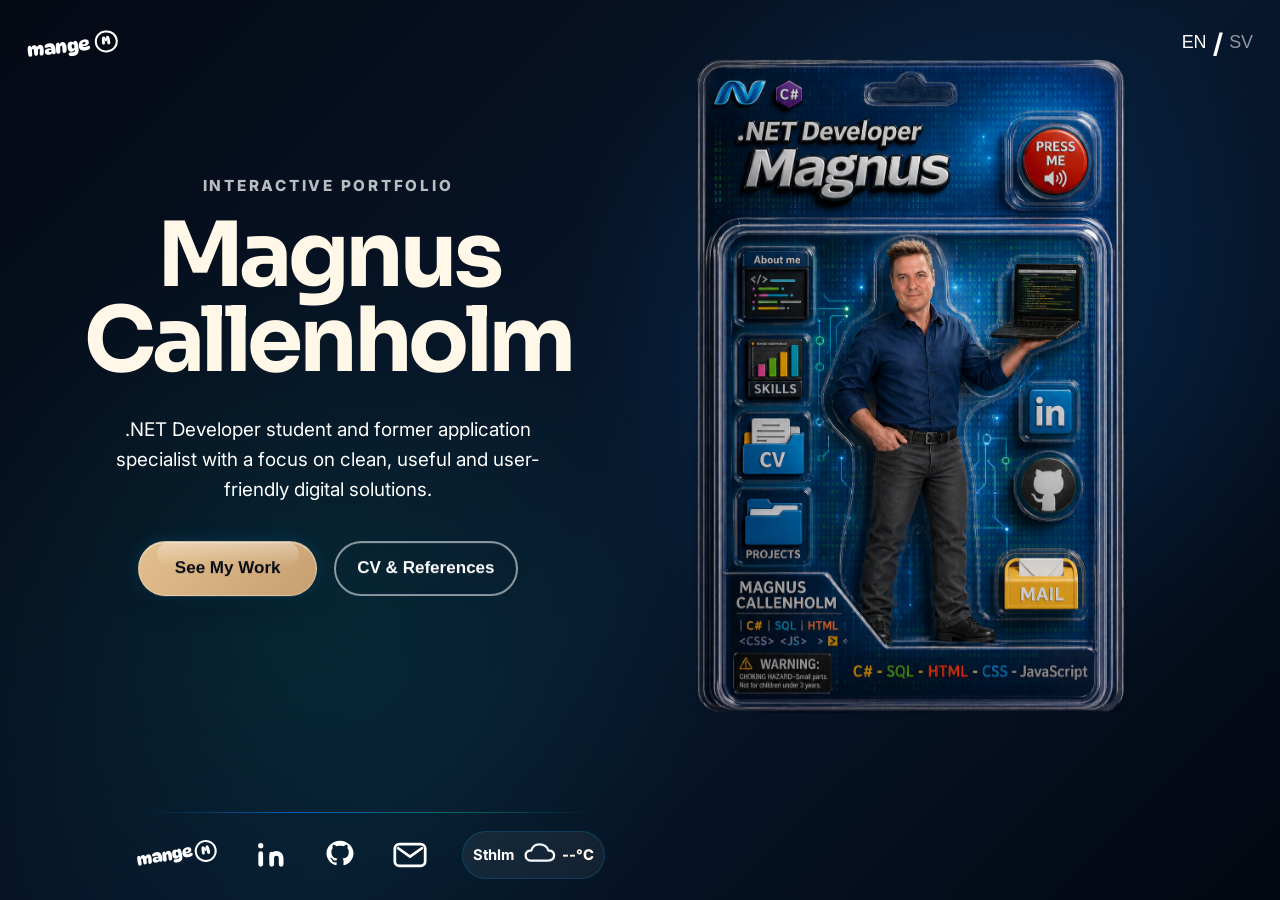
==== commit a8028cd0: "Adding for the Form new address" ====
--- a/index.html
+++ b/index.html
@@ -7,6 +7,51 @@
       name="description"
       content="Interactive portfolio for Magnus Callenholm, .NET developer student and former application specialist. Explore projects, skills, CV, references and contact information."
     />
+    <link rel="icon" href="assets/icons/favicon.svg" type="image/svg+xml" />
+
+    <!-- Canonical URL -->
+    <link rel="canonical" href="https://callenholm.dev/" />
+
+    <!-- Open Graph / LinkedIn -->
+    <meta property="og:type" content="website" />
+    <meta property="og:site_name" content="Magnus Callenholm Portfolio" />
+
+    <meta
+      property="og:title"
+      content="Magnus Callenholm | .NET Developer Portfolio"
+    />
+
+    <meta
+      property="og:description"
+      content="Explore my projects, skills, experience and journey toward becoming a .NET developer."
+    />
+
+    <meta property="og:url" content="https://callenholm.dev/" />
+    <meta
+      property="og:image"
+      content="https://callenholm.dev/assets/images/social/portfolio-share.png"
+    />
+
+    <meta
+      property="og:image"
+      content="https://magnuscallenholm.github.io/Webbportfolio/assets/images/social/portfolio-share.png"
+    />
+
+    <meta property="og:image:type" content="image/png" />
+    <meta property="og:image:width" content="1200" />
+    <meta property="og:image:height" content="627" />
+
+    <meta
+      property="og:image:alt"
+      content="Magnus Callenholm's interactive .NET developer portfolio"
+    />
+
+    <meta property="og:locale" content="en_US" />
+    <meta property="og:locale:alternate" content="sv_SE" />
+
+    <!-- Other social platforms -->
+    <meta name="twitter:card" content="summary_large_image" />
+
     <link rel="preconnect" href="https://fonts.googleapis.com" />
     <link rel="preconnect" href="https://fonts.gstatic.com" crossorigin />
     <link
@@ -16,7 +61,7 @@
     <link rel="stylesheet" href="css/style.css" />
     <link rel="stylesheet" href="css/animations.css" />
     <link rel="stylesheet" href="css/responsive.css" />
-    <title>Magnus portfolio</title>
+    <title>Magnus Callenholm | .NET Developer Portfolio</title>
   </head>
   <body>
     <!-- EGET BRAND LOGO samt HEMKNAPP -->
@@ -30,10 +75,34 @@
       <span class="brand-symbol">M</span>
     </a>
     <!-- TOGGLE LANGUAGE BUTTONS -->
-    <div class="language-toggle" aria-label="Language selection">
-      <button type="button" class="language-btn active">EN</button>
-      <span>/</span>
-      <button type="button" class="language-btn">SV</button>
+    <div
+      class="language-toggle"
+      aria-label="Language selection"
+      data-i18n-aria-label="language.selection"
+    >
+      <button
+        type="button"
+        class="language-btn active"
+        data-language="en"
+        aria-label="English"
+        data-i18n-aria-label="language.english"
+        aria-pressed="true"
+      >
+        EN
+      </button>
+
+      <span aria-hidden="true">/</span>
+
+      <button
+        type="button"
+        class="language-btn"
+        data-language="sv"
+        aria-label="Swedish"
+        data-i18n-aria-label="language.swedish"
+        aria-pressed="false"
+      >
+        SV
+      </button>
     </div>
 
     <main class="portfolio-app">
@@ -43,7 +112,9 @@
         class="intro-panel"
         aria-label="Portfolio introduction"
       >
-        <p class="eyebrow hero-eyebrow">Interactive Portfolio</p>
+        <p class="eyebrow hero-eyebrow" data-i18n="hero.eyebrow">
+          Interactive Portfolio
+        </p>
 
         <div class="hero-content">
           <div id="info-content" class="info-content">
@@ -51,16 +122,18 @@
               <span>Magnus</span>
               <span>Callenholm</span>
             </h1>
-            <p>
+            <p data-i18n="hero.description">
               .NET Developer student and former application specialist with a
               focus on clean, useful and user-friendly digital solutions.
             </p>
           </div>
 
           <div class="desktop-flip-info" id="projectsDesktopInfo">
-            <p class="eyebrow">Projects</p>
-            <h2>Explore my work</h2>
-            <p>
+            <p class="eyebrow" data-i18n="projects.eyebrow">Projects</p>
+
+            <h2 data-i18n="projects.title">Explore my work</h2>
+
+            <p data-i18n="projects.description">
               On the back of the package, you'll find a selection of my projects
               — from school assignments to personal builds. Each card shows what
               I've practiced, what I learned, and where you can view the code or
@@ -69,15 +142,18 @@
           </div>
 
           <div class="desktop-flip-info" id="cvDesktopInfo">
-            <p class="eyebrow">CV & References</p>
-            <h2>Experience and background</h2>
-            <p>
+            <p class="eyebrow" data-i18n="cv.eyebrow">CV & References</p>
+
+            <h2 data-i18n="cv.title">Experience and background</h2>
+
+            <p data-i18n="cv.description">
               On the back of the package, you can explore my experience,
               references and download my CV. It brings together my background as
               an application specialist and my current journey toward becoming a
               .NET developer.
             </p>
           </div>
+
           <!-- PRIMARY CALL TO ACTION BUTTON -->
           <div class="intro-actions">
             <button
@@ -86,9 +162,11 @@
               data-action="flip-card"
               data-section="projects"
               data-flip-delay="true"
+              data-i18n="hero.seeWork"
             >
               See My Work
             </button>
+
             <!-- SECONDARY CALL TO ACTION BUTTON -->
             <button
               type="button"
@@ -96,6 +174,7 @@
               data-action="flip-card"
               data-section="cv"
               data-flip-delay="true"
+              data-i18n="hero.cvReferences"
             >
               CV & References
             </button>
@@ -133,12 +212,18 @@
                 class="package-image"
               />
 
-              <nav class="package-navbar" aria-label="Main navigation">
+              <nav
+                class="package-navbar"
+                aria-label="Main navigation"
+                data-i18n-aria-label="package.navigation"
+              >
                 <button
                   type="button"
                   id="pressMeButton"
                   class="package-btn package-btn-icon package-btn-pressme"
                   aria-label="Play voice greeting"
+                  data-i18n="package.pressMe"
+                  data-i18n-aria-label="package.playGreeting"
                 >
                   PRESS ME
                 </button>
@@ -153,6 +238,7 @@
                   class="package-btn package-btn-menu package-btn-aboutme"
                   data-action="show-info"
                   data-section="about"
+                  data-i18n="package.about"
                 >
                   About me
                 </button>
@@ -162,6 +248,7 @@
                   class="package-btn package-btn-menu package-btn-skills"
                   data-action="show-info"
                   data-section="skills"
+                  data-i18n="package.skills"
                 >
                   Skills
                 </button>
@@ -171,6 +258,7 @@
                   class="package-btn package-btn-menu package-btn-cv"
                   data-action="flip-card"
                   data-section="cv"
+                  data-i18n="package.cv"
                 >
                   CV
                 </button>
@@ -180,6 +268,7 @@
                   class="package-btn package-btn-menu package-btn-projects"
                   data-action="flip-card"
                   data-section="projects"
+                  data-i18n="package.projects"
                 >
                   Projects
                 </button>
@@ -190,6 +279,7 @@
                   target="_blank"
                   rel="noopener noreferrer"
                   aria-label="Visit my LinkedIn profile"
+                  data-i18n-aria-label="package.linkedin"
                 >
                 </a>
 
@@ -199,6 +289,7 @@
                   target="_blank"
                   rel="noopener noreferrer"
                   aria-label="Visit my GitHub profile"
+                  data-i18n-aria-label="package.github"
                 >
                 </a>
 
@@ -207,6 +298,7 @@
                   class="package-btn package-btn-mail"
                   data-action="show-info"
                   data-section="contact"
+                  data-i18n="package.mail"
                 >
                   Mail
                 </button>
@@ -225,11 +317,21 @@
                 <h2>CV</h2>
 
                 <div class="cv-options">
-                  <button type="button" class="cv-tab" id="experienceBtn">
+                  <button
+                    type="button"
+                    class="cv-tab"
+                    id="experienceBtn"
+                    data-i18n="back.educationExperience"
+                  >
                     Education & Work Experience
                   </button>
 
-                  <button type="button" class="cv-tab" id="referencesBtn">
+                  <button
+                    type="button"
+                    class="cv-tab"
+                    id="referencesBtn"
+                    data-i18n="back.references"
+                  >
                     References
                   </button>
 
@@ -237,6 +339,7 @@
                     href="assets/documents/CV.pdf"
                     download
                     class="cv-tab card-link"
+                    data-i18n="back.downloadCv"
                   >
                     Download CV
                   </a>
@@ -244,7 +347,7 @@
               </section>
 
               <section class="back-section" id="projects-panel">
-                <h2>Projects</h2>
+                <h2 data-i18n="projectPanel.title">Projects</h2>
 
                 <div class="project-options">
                   <button
@@ -252,11 +355,13 @@
                     class="project-card"
                     data-project="snake"
                     aria-label="Open Snake Game project"
+                    data-i18n-aria-label="projectPanel.snakeLabel"
                   >
                     <div class="project-preview-frame">
                       <img
                         src="assets/images/projects/snake-preview.png"
                         alt="Preview of Snake Game"
+                        data-i18n-alt="projectPanel.snakeAlt"
                         class="project-preview"
                       />
                     </div>
@@ -267,26 +372,13 @@
                     class="project-card"
                     data-project="butterfly"
                     aria-label="Open Butterfly web project"
+                    data-i18n-aria-label="projectPanel.butterflyLabel"
                   >
                     <div class="project-preview-frame">
                       <img
                         src="assets/images/projects/butterfly-preview.png"
                         alt="Preview of Butterfly Website"
-                        class="project-preview"
-                      />
-                    </div>
-                  </button>
-
-                  <button
-                    type="button"
-                    class="project-card"
-                    disabled
-                    data-project="comingsoon"
-                  >
-                    <div class="project-preview-frame">
-                      <img
-                        src="assets/images/projects/comingsoon.png"
-                        alt="Preview of comingsoon"
+                        data-i18n-alt="projectPanel.butterflyAlt"
                         class="project-preview"
                       />
                     </div>
@@ -298,11 +390,31 @@
                     disabled
                     data-project="comingsoon"
                     aria-label="Coming soon project placeholder"
+                    data-i18n-aria-label="projectPanel.comingSoonLabel"
                   >
                     <div class="project-preview-frame">
                       <img
                         src="assets/images/projects/comingsoon.png"
-                        alt="Preview of comingsoon"
+                        alt="Preview of a coming project"
+                        data-i18n-alt="projectPanel.comingSoonAlt"
+                        class="project-preview"
+                      />
+                    </div>
+                  </button>
+
+                  <button
+                    type="button"
+                    class="project-card"
+                    disabled
+                    data-project="comingsoon"
+                    aria-label="Coming soon project placeholder"
+                    data-i18n-aria-label="projectPanel.comingSoonLabel"
+                  >
+                    <div class="project-preview-frame">
+                      <img
+                        src="assets/images/projects/comingsoon.png"
+                        alt="Preview of a coming project"
+                        data-i18n-alt="projectPanel.comingSoonAlt"
                         class="project-preview"
                       />
                     </div>
@@ -312,7 +424,9 @@
 
               <button type="button" class="flip-back-btn" id="backToFrontBtn">
                 <span class="barcode-lines" aria-hidden="true"></span>
-                <span class="back-btn-text">FLIP BACK</span>
+                <span class="back-btn-text" data-i18n="back.flipBack">
+                  FLIP BACK
+                </span>
               </button>
             </div>
           </div>
@@ -326,22 +440,33 @@
         <img
           src="assets/images/portrait/magnus.png"
           alt="Portrait of Magnus Callenholm"
+          data-i18n-alt="about.portraitAlt"
           class="about-image"
         />
 
         <div class="about-text">
-          <h2>About me</h2>
+          <h2 data-i18n="about.title">About me</h2>
 
           <p>
-            Hi, I'm Magnus Callenholm, a
-            <span class="text-highlight">.NET developer</span> student with
-            previous experience working in IT as an application specialist.
+            <span data-i18n="about.paragraph1.before"
+              >Hi, I'm Magnus Callenholm, a </span
+            ><span class="text-highlight" data-i18n="about.paragraph1.highlight"
+              >.NET developer</span
+            ><span data-i18n="about.paragraph1.after">
+              student with previous experience working in IT as an application
+              specialist.</span
+            >
           </p>
 
           <p>
-            I enjoy building clean and
-            <span class="text-highlight">user-friendly</span> digital solutions
-            where design, functionality and problem-solving work together.
+            <span data-i18n="about.paragraph2.before"
+              >I enjoy building clean and </span
+            ><span class="text-highlight" data-i18n="about.paragraph2.highlight"
+              >user-friendly</span
+            ><span data-i18n="about.paragraph2.after">
+              digital solutions where design, functionality and problem-solving
+              work together.</span
+            >
           </p>
         </div>
       </div>
@@ -351,6 +476,7 @@
           type="button"
           class="section-back-btn section-back-secondary about-back-btn"
           id="aboutBackBtn"
+          data-i18n="common.backToPackage"
         >
           Back to package
         </button>
@@ -360,9 +486,9 @@
     <!-- SKILLS -->
     <section id="skills" class="skills-section">
       <div class="skills-card">
-        <h2>Skills</h2>
-
-        <p class="skills-intro">
+        <h2 data-i18n="skills.title">Skills</h2>
+
+        <p class="skills-intro" data-i18n="skills.intro">
           A selection of technologies and tools I use while learning and
           building projects.
         </p>
@@ -456,6 +582,7 @@
           type="button"
           class="section-back-btn section-back-secondary skills-back-btn"
           id="skillsBackBtn"
+          data-i18n="common.backToPackage"
         >
           Back to package
         </button>
@@ -465,16 +592,19 @@
     <!-- CV-TAB WORK and EDUCATION -->
     <section id="experience" class="experience-section">
       <div class="experience-card">
-        <h2>Education & Work Experience</h2>
-
-        <p class="experience-intro">
+        <h2 data-i18n="experience.title">Education & Work Experience</h2>
+
+        <p class="experience-intro" data-i18n="experience.intro">
           Here I present my education, recent work experience and the background
           that has shaped my interest in IT and development.
         </p>
 
-        <h3 class="experience-subtitle">Work Experience</h3>
+        <h3 class="experience-subtitle" data-i18n="experience.workTitle">
+          Work Experience
+        </h3>
 
         <div class="experience-list">
+          <!-- STADIUM -->
           <article class="experience-item">
             <div class="experience-header">
               <img
@@ -484,12 +614,23 @@
               />
 
               <div>
-                <p class="experience-role">Application Specialist</p>
-                <p class="experience-period">Dec 2021 - Oct 2025</p>
+                <p class="experience-role" data-i18n="experience.stadium.role">
+                  Application Specialist
+                </p>
+
+                <p
+                  class="experience-period"
+                  data-i18n="experience.stadium.period"
+                >
+                  Dec 2021 - Oct 2025
+                </p>
               </div>
             </div>
 
-            <p class="experience-description">
+            <p
+              class="experience-description"
+              data-i18n="experience.stadium.description"
+            >
               Worked with business-critical applications connected to Stadium's
               retail and digital business. Focused on supporting stable system
               operations, improving user experience and contributing to
@@ -497,20 +638,23 @@
             </p>
 
             <ul class="experience-points">
-              <li>
+              <li data-i18n="experience.stadium.point1">
                 Application responsibility for systems connected to business
                 processes
               </li>
-              <li>
+
+              <li data-i18n="experience.stadium.point2">
                 Collaboration with business stakeholders, IT teams and external
                 partners
               </li>
-              <li>
+
+              <li data-i18n="experience.stadium.point3">
                 Focus on system quality, operations and continuous improvement
               </li>
             </ul>
           </article>
 
+          <!-- FAST2 -->
           <article class="experience-item">
             <div class="experience-header">
               <img
@@ -520,12 +664,23 @@
               />
 
               <div>
-                <p class="experience-role">Application Consultant</p>
-                <p class="experience-period">Jan 2019 - Dec 2021</p>
+                <p class="experience-role" data-i18n="experience.fast2.role">
+                  Application Consultant
+                </p>
+
+                <p
+                  class="experience-period"
+                  data-i18n="experience.fast2.period"
+                >
+                  Jan 2019 - Dec 2021
+                </p>
               </div>
             </div>
 
-            <p class="experience-description">
+            <p
+              class="experience-description"
+              data-i18n="experience.fast2.description"
+            >
               Worked as an application consultant with focus on system support,
               customer needs and technical solutions. The role involved
               understanding business processes and helping users get value from
@@ -533,12 +688,21 @@
             </p>
 
             <ul class="experience-points">
-              <li>Customer and application support</li>
-              <li>Configuration, troubleshooting and system improvements</li>
-              <li>Close collaboration with users and technical teams</li>
+              <li data-i18n="experience.fast2.point1">
+                Customer and application support
+              </li>
+
+              <li data-i18n="experience.fast2.point2">
+                Configuration, troubleshooting and system improvements
+              </li>
+
+              <li data-i18n="experience.fast2.point3">
+                Close collaboration with users and technical teams
+              </li>
             </ul>
           </article>
 
+          <!-- SATS -->
           <article class="experience-item">
             <div class="experience-header">
               <img
@@ -548,12 +712,20 @@
               />
 
               <div>
-                <p class="experience-role">IT System Manager</p>
-                <p class="experience-period">Feb 2012 - Jan 2019</p>
+                <p class="experience-role" data-i18n="experience.sats.role">
+                  IT System Manager
+                </p>
+
+                <p class="experience-period" data-i18n="experience.sats.period">
+                  Feb 2012 - Jan 2019
+                </p>
               </div>
             </div>
 
-            <p class="experience-description">
+            <p
+              class="experience-description"
+              data-i18n="experience.sats.description"
+            >
               Held several IT-related roles over time, working with systems,
               projects and business support in a fast-moving organization. The
               experience gave me a strong understanding of how technology
@@ -561,16 +733,25 @@
             </p>
 
             <ul class="experience-points">
-              <li>IT system responsibility and project coordination</li>
-              <li>Support for internal users and business needs</li>
-              <li>
+              <li data-i18n="experience.sats.point1">
+                IT system responsibility and project coordination
+              </li>
+
+              <li data-i18n="experience.sats.point2">
+                Support for internal users and business needs
+              </li>
+
+              <li data-i18n="experience.sats.point3">
                 Experience from both operational IT and project-based work
               </li>
             </ul>
           </article>
         </div>
 
-        <h3 class="experience-subtitle">Education</h3>
+        <!-- EDUCATION -->
+        <h3 class="experience-subtitle" data-i18n="experience.educationTitle">
+          Education
+        </h3>
 
         <div class="education-list">
           <article class="experience-item education-item">
@@ -582,21 +763,41 @@
               />
 
               <div>
-                <p class="experience-role">Higher Vocational Education</p>
-                <p class="experience-period">Jan 2026 - Dec 2027</p>
+                <p
+                  class="experience-role"
+                  data-i18n="experience.education.role"
+                >
+                  Higher Vocational Education
+                </p>
+
+                <p
+                  class="experience-period"
+                  data-i18n="experience.education.period"
+                >
+                  Jan 2026 - Dec 2027
+                </p>
               </div>
             </div>
 
-            <p class="experience-description">
+            <p
+              class="experience-description"
+              data-i18n="experience.education.description"
+            >
               Ongoing .NET Developer education focused on C#, .NET, web
               development, databases, SQL, agile methods and modern system
               development.
             </p>
 
             <ul class="experience-points">
-              <li>C#, .NET and object-oriented programming</li>
-              <li>HTML, CSS, JavaScript and responsive web development</li>
-              <li>
+              <li data-i18n="experience.education.point1">
+                C#, .NET and object-oriented programming
+              </li>
+
+              <li data-i18n="experience.education.point2">
+                HTML, CSS, JavaScript and responsive web development
+              </li>
+
+              <li data-i18n="experience.education.point3">
                 Databases, SQL, Git, Azure DevOps and project-based learning
               </li>
             </ul>
@@ -609,6 +810,7 @@
           type="button"
           class="section-back-btn section-back-primary experience-back-cv-btn"
           id="experienceBackCvBtn"
+          data-i18n="experience.backToCv"
         >
           ← Back to CV menu
         </button>
@@ -617,6 +819,7 @@
           type="button"
           class="section-back-btn section-back-secondary experience-back-package-btn"
           id="experienceBackPackageBtn"
+          data-i18n="common.backToPackage"
         >
           Back to package
         </button>
@@ -626,9 +829,10 @@
     <!-- CV-TAB REFERENCES -->
     <section id="references" class="references-section">
       <div class="references-card">
-        <h2>References</h2>
+        <h2 data-i18n="references.title">References</h2>
 
         <div class="references-list">
+          <!-- ANNA -->
           <article class="reference-card">
             <div class="reference-header">
               <img
@@ -639,16 +843,20 @@
 
               <div>
                 <h3>Anna Åberg</h3>
-                <p>Product Management & UX Manager at Stadium</p>
+
+                <p data-i18n="references.anna.role">
+                  Product Management & UX Manager at Stadium
+                </p>
               </div>
             </div>
 
-            <p class="reference-quote">
+            <p class="reference-quote" data-i18n="references.anna.quote">
               “En kollega som kombinerar stort personligt ansvar med ett varmt
               och nyfiket förhållningssätt.”
             </p>
           </article>
 
+          <!-- DAVID -->
           <article class="reference-card">
             <div class="reference-header">
               <img
@@ -659,11 +867,14 @@
 
               <div>
                 <h3>David Näslund</h3>
-                <p>Interim Management | CEO</p>
+
+                <p data-i18n="references.david.role">
+                  Interim Management | CEO
+                </p>
               </div>
             </div>
 
-            <p class="reference-quote">
+            <p class="reference-quote" data-i18n="references.david.quote">
               “I had opportunity to work with Magnus for almost 4 years at SATS.
               He always delivered IT Projects on a timely and effective basis.
               Magnus had a constant comercial and customer mindset in all
@@ -672,6 +883,7 @@
             </p>
           </article>
 
+          <!-- ALEX -->
           <article class="reference-card">
             <div class="reference-header">
               <img
@@ -682,11 +894,12 @@
 
               <div>
                 <h3>Alex Persson</h3>
-                <p>Interim CFO Support</p>
+
+                <p data-i18n="references.alex.role">Interim CFO Support</p>
               </div>
             </div>
 
-            <p class="reference-quote">
+            <p class="reference-quote" data-i18n="references.alex.quote">
               “Magnus visade hög IT-kompetens, analytiskt tänkande och en stark
               vilja att prestera det lilla extra för att teamet skulle lyckas.
               Jag rekommenderar varmt Magnus som en kunnig IT-specialist och
@@ -701,6 +914,7 @@
           type="button"
           class="section-back-btn section-back-primary references-back-cv-btn"
           id="referencesBackCvBtn"
+          data-i18n="references.backToCv"
         >
           ← Back to CV
         </button>
@@ -709,6 +923,7 @@
           type="button"
           class="section-back-btn section-back-secondary references-back-package-btn"
           id="referencesBackPackageBtn"
+          data-i18n="common.backToPackage"
         >
           Back to package
         </button>
@@ -718,15 +933,16 @@
     <!-- PROJECTS CONTENT -->
     <section id="snake-project" class="project-details-section">
       <div class="project-details-card">
-        <h2>Snake Game</h2>
+        <h2 data-i18n="snake.title">Snake Game</h2>
 
         <img
           src="assets/images/projects/snake-full.png"
           alt="Full preview of Snake Game"
+          data-i18n-alt="snake.imageAlt"
           class="project-details-image"
         />
 
-        <p class="project-details-description">
+        <p class="project-details-description" data-i18n="snake.description">
           A JavaScript-focused school project where I worked with an existing
           Snake game codebase. The project focused on understanding, adapting
           and extending the game logic, while also improving the visual styling
@@ -737,20 +953,27 @@
           <li>HTML</li>
           <li>CSS</li>
           <li>JavaScript</li>
-          <li>Game Logic</li>
+          <li data-i18n="snake.gameLogic">Game Logic</li>
           <li>DOM</li>
         </ul>
 
         <div class="project-links">
-          <a href="#" target="_blank" rel="noopener noreferrer"
-            >Live demo coming soon</a
-          >
           <a
-            href="https://github.com/magnuscallenholm/Snake-game.git"
+            href="https://magnuscallenholm.github.io/Snake-game/"
             target="_blank"
             rel="noopener noreferrer"
-            >GitHub</a
+            data-i18n="projects.liveDemo"
           >
+            Live demo
+          </a>
+
+          <a
+            href="https://github.com/magnuscallenholm/Snake-game/"
+            target="_blank"
+            rel="noopener noreferrer"
+          >
+            GitHub
+          </a>
         </div>
       </div>
 
@@ -758,6 +981,7 @@
         <button
           type="button"
           class="section-back-btn section-back-primary project-back-projects-btn"
+          data-i18n="projects.backToProjects"
         >
           ← Back to projects
         </button>
@@ -765,6 +989,7 @@
         <button
           type="button"
           class="section-back-btn section-back-secondary project-back-package-btn"
+          data-i18n="common.backToPackage"
         >
           Back to package
         </button>
@@ -773,15 +998,19 @@
 
     <section id="butterfly-project" class="project-details-section">
       <div class="project-details-card">
-        <h2>Fjärilarnas Värld</h2>
+        <h2 data-i18n="butterfly.title">Fjärilarnas Värld</h2>
 
         <img
           src="assets/images/projects/butterfly-full.png"
           alt="Full preview of Fjärilarnas Värld website"
+          data-i18n-alt="butterfly.imageAlt"
           class="project-details-image"
         />
 
-        <p class="project-details-description">
+        <p
+          class="project-details-description"
+          data-i18n="butterfly.description"
+        >
           A responsive school project focused on building a fictional zoo
           website with HTML and CSS. The page includes structured content
           sections, animal presentation, a newsletter form and a clean,
@@ -791,22 +1020,29 @@
         <ul class="project-tech-list">
           <li>HTML</li>
           <li>CSS</li>
-          <li>Responsive design</li>
-          <li>Forms</li>
-          <li>Tables</li>
+          <li data-i18n="butterfly.responsiveDesign">Responsive design</li>
+          <li data-i18n="butterfly.forms">Forms</li>
+          <li data-i18n="butterfly.tables">Tables</li>
           <li>Google Maps</li>
         </ul>
 
         <div class="project-links">
-          <a href="#" target="_blank" rel="noopener noreferrer"
-            >Live demo coming soon</a
-          >
           <a
-            href="https://github.com/magnuscallenholm/butterfly.git"
+            href="https://magnuscallenholm.github.io/Systementor-ZOO-Exercise-Butterfly/"
             target="_blank"
             rel="noopener noreferrer"
-            >GitHub</a
+            data-i18n="projects.liveDemo"
           >
+            Live demo
+          </a>
+
+          <a
+            href="https://github.com/magnuscallenholm/Systementor-ZOO-Exercise-Butterfly"
+            target="_blank"
+            rel="noopener noreferrer"
+          >
+            GitHub
+          </a>
         </div>
       </div>
 
@@ -814,6 +1050,7 @@
         <button
           type="button"
           class="section-back-btn section-back-primary project-back-projects-btn"
+          data-i18n="projects.backToProjects"
         >
           ← Back to projects
         </button>
@@ -821,6 +1058,7 @@
         <button
           type="button"
           class="section-back-btn section-back-secondary project-back-package-btn"
+          data-i18n="common.backToPackage"
         >
           Back to package
         </button>
@@ -829,25 +1067,26 @@
 
     <!-- FORM -->
     <section id="contact" class="contact-section">
-      <h2>GET IN TOUCH</h2>
+      <h2 data-i18n="contact.title">GET IN TOUCH</h2>
 
       <form
         action="https://formsubmit.co/d4670de4ac5bb5f6b06e3d726c5de3d2"
         method="POST"
         class="contact-form"
       >
-        <!-- FormSubmit-inställningar -->
-        <!-- Localhost med Live Server -->
         <input type="hidden" name="_captcha" value="false" />
         <input type="hidden" name="_template" value="table" />
         <input
           type="hidden"
           name="_next"
-          value="http://127.0.0.1:5500/thanks.html"
+          value="https://callenholm.dev/thanks.html"
         />
 
         <!-- Fullname -->
-        <label for="fullName" class="sr-only">Name:</label>
+        <label for="fullName" class="sr-only" data-i18n="contact.nameLabel">
+          Name:
+        </label>
+
         <input
           type="text"
           id="fullName"
@@ -857,16 +1096,15 @@
           maxlength="50"
           pattern="[A-Za-zÅÄÖåäö\- ]+"
           placeholder="Your Name"
+          data-i18n-placeholder="contact.namePlaceholder"
           autocomplete="name"
         />
 
         <!-- E-post -->
-        <!-- Pattern kontrollerar:
-          minst ett tecken före @
-          minst ett tecken efter @
-          minst en punkt i slutet
-          Dokumentation: https://developer.mozilla.org/en-US/docs/Web/HTML/Attributes/pattern -->
-        <label for="email" class="sr-only">Email:</label>
+        <label for="email" class="sr-only" data-i18n="contact.emailLabel">
+          Email:
+        </label>
+
         <input
           type="email"
           id="email"
@@ -874,11 +1112,16 @@
           required
           pattern="^[^\s@]+@[^\s@]+\.[^\s@]+$"
           title="Please enter a valid email address, for example name@example.com"
+          data-i18n-title="contact.emailTitle"
           placeholder="Your Email"
+          data-i18n-placeholder="contact.emailPlaceholder"
           autocomplete="email"
         />
 
-        <label for="recipient" class="sr-only">To:</label>
+        <label for="recipient" class="sr-only" data-i18n="contact.toLabel">
+          To:
+        </label>
+
         <input
           type="email"
           id="recipient"
@@ -887,7 +1130,10 @@
           readonly
         />
 
-        <label for="subject" class="sr-only">Subject:</label>
+        <label for="subject" class="sr-only" data-i18n="contact.subjectLabel">
+          Subject:
+        </label>
+
         <input
           type="text"
           id="subject"
@@ -896,10 +1142,14 @@
           minlength="3"
           maxlength="80"
           placeholder="Your Subject"
+          data-i18n-placeholder="contact.subjectPlaceholder"
         />
 
         <!-- MESSAGE -->
-        <label for="message" class="sr-only">Your Message</label>
+        <label for="message" class="sr-only" data-i18n="contact.messageLabel">
+          Your Message
+        </label>
+
         <textarea
           id="message"
           name="Message"
@@ -909,15 +1159,20 @@
           minlength="10"
           maxlength="1000"
           placeholder="Your Message"
+          data-i18n-placeholder="contact.messagePlaceholder"
         ></textarea>
-        <button type="submit">Send Message</button>
+
+        <button type="submit" data-i18n="contact.submit">Send Message</button>
+
         <div class="form-message" id="formMessage" aria-live="polite"></div>
       </form>
+
       <div class="contact-actions section-actions">
         <button
           type="button"
           class="section-back-btn section-back-primary contact-back-btn"
           id="contactBackBtn"
+          data-i18n="common.backToPackage"
         >
           Back to package
         </button>
@@ -989,5 +1244,6 @@
     <script src="js/main.js"></script>
     <script src="js/form.js"></script>
     <script src="js/weather.js"></script>
+    <script src="js/language.js"></script>
   </body>
 </html>
--- a/css/responsive.css
+++ b/css/responsive.css
@@ -1192,7 +1192,9 @@
   }
 
   body.contact-mode .contact-form {
-    width: min(100%, 42rem);
+    width: min(100%, 38rem);
+    max-width: 38rem;
+
     padding: 1.5rem 1.8rem;
   }
 
@@ -1216,25 +1218,38 @@
   LAPTOP HEIGHT FIX
 =========================*/
 
-@media (min-width: 900px) and (max-height: 800px) {
+@media (min-width: 900px) and (max-height: 850px) {
   body.about-mode .about-section {
     top: 4.8rem;
     bottom: 5rem;
   }
 
   body.about-mode .about-card {
-    gap: 0.6rem;
-    padding: 0.4rem;
-  }
-
-  body.about-mode .about-image,
-  body.about-mode .about-image img {
-    max-width: min(100%, 26rem);
-    max-height: 38vh;
+    display: flex;
+    flex-direction: column;
+    align-items: center;
+    justify-content: center;
+
+    gap: 0.25rem;
+    padding: 0.8rem 0.4rem 0.4rem;
+  }
+
+  body.about-mode .about-image {
+    width: auto;
+    height: auto;
+
+    max-width: min(100%, 23rem);
+    max-height: 30vh;
+
+    margin: 0 auto;
+    object-fit: contain;
+    flex-shrink: 1;
   }
 
   body.about-mode .about-text {
-    padding: 0.8rem 1.2rem 1rem;
+    width: 100%;
+    padding: 0.35rem 1.2rem 0.6rem;
+    flex-shrink: 0;
   }
 
   body.about-mode .about-text h2 {
@@ -1243,8 +1258,13 @@
   }
 
   body.about-mode .about-text p {
-    font-size: 0.9rem;
-    line-height: 1.5;
+    font-size: 0.88rem;
+    line-height: 1.4;
+    margin-bottom: 0.65rem;
+  }
+
+  body.about-mode .about-text p:last-child {
+    margin-bottom: 0;
   }
 }
 
@@ -1293,11 +1313,98 @@
 }
 
 /*========================
-  LAPTOP FIX - EXPERIENCE
+  NARROW DESKTOP - EXPERIENCE
 =========================*/
 
-@media (min-width: 900px) and (max-width: 1600px),
-  (min-width: 900px) and (max-height: 850px) {
+@media (min-width: 900px) and (max-width: 1199px) {
+  body.experience-mode .experience-card {
+    display: flex;
+    flex-direction: column;
+    justify-content: flex-start;
+
+    gap: 0.65rem;
+    padding: 0.8rem;
+
+    overflow-x: hidden;
+    overflow-y: auto;
+    scrollbar-gutter: stable;
+    overscroll-behavior: contain;
+  }
+
+  body.experience-mode .experience-card > h2 {
+    flex-shrink: 0;
+
+    font-size: clamp(1.8rem, 4vw, 2.4rem);
+    line-height: 1;
+    margin-bottom: 0.25rem;
+  }
+
+  body.experience-mode .experience-intro {
+    display: none;
+  }
+
+  body.experience-mode .experience-subtitle {
+    display: block;
+    flex-shrink: 0;
+
+    margin: 0.35rem 0 0;
+    font-size: 1rem;
+    text-align: center;
+  }
+
+  body.experience-mode .experience-list,
+  body.experience-mode .education-list {
+    display: flex;
+    flex-direction: column;
+    gap: 0.65rem;
+
+    width: 100%;
+    flex-shrink: 0;
+  }
+
+  body.experience-mode .experience-item {
+    min-height: auto;
+    padding: 0.75rem;
+
+    gap: 0.4rem;
+    overflow: visible;
+    flex-shrink: 0;
+  }
+
+  body.experience-mode .experience-header {
+    gap: 0.65rem;
+  }
+
+  body.experience-mode .experience-header > div {
+    min-width: 0;
+  }
+
+  body.experience-mode .experience-role {
+    font-size: 0.9rem;
+    line-height: 1.15;
+    overflow-wrap: anywhere;
+  }
+
+  body.experience-mode .experience-period {
+    font-size: 0.75rem;
+    line-height: 1.2;
+  }
+
+  body.experience-mode .experience-description {
+    margin-top: 0.35rem;
+
+    font-size: 0.82rem;
+    line-height: 1.4;
+
+    overflow: visible;
+  }
+}
+
+/*========================
+  LOW HEIGHT DESKTOP - EXPERIENCE
+=========================*/
+
+@media (min-width: 1200px) and (max-height: 850px) {
   body.experience-mode .experience-card {
     padding: 0.65rem;
     gap: 0.5rem;
@@ -1316,36 +1423,40 @@
   }
 
   body.experience-mode .experience-header {
-    gap: 0.6rem;
+    gap: 0.5rem;
+    align-items: flex-start;
+  }
+
+  body.experience-mode .experience-header > div {
+    min-width: 0;
   }
 
   body.experience-mode .experience-logo {
-    width: 4.3rem;
+    width: 3.4rem;
     max-height: 1.5rem;
   }
 
   body.experience-mode .experience-role {
-    font-size: 0.92rem;
-    line-height: 1.05;
+    font-size: 0.78rem;
+    line-height: 1.1;
+
+    overflow-wrap: anywhere;
+    hyphens: auto;
   }
 
   body.experience-mode .experience-period {
-    font-size: 0.8rem;
-    line-height: 1.1;
+    font-size: 0.68rem;
+    line-height: 1.15;
   }
 
   body.experience-mode .experience-description {
-    margin-top: 0.5rem;
-
-    font-size: 0.9rem;
-    line-height: 1.16;
+    margin-top: 0.35rem;
+
+    font-size: 0.72rem;
+    line-height: 1.3;
 
     display: block;
     overflow: visible;
-
-    line-clamp: unset;
-    -webkit-line-clamp: unset;
-    -webkit-box-orient: unset;
   }
 }
 
@@ -1362,10 +1473,13 @@
 
   body.snake-project-mode .project-details-card,
   body.butterfly-project-mode .project-details-card {
+    display: grid;
+    grid-template-rows: auto auto auto auto auto;
+    align-content: start;
+
     padding: 0.75rem;
     gap: 0.55rem;
 
-    justify-content: flex-start;
     overflow: hidden;
   }
 
@@ -1415,3 +1529,91 @@
     font-size: 0.72rem;
   }
 }
+
+/*========================
+  NARROW DESKTOP
+=========================*/
+
+@media (min-width: 900px) and (max-width: 1199px) {
+  html {
+    font-size: 100%;
+  }
+
+  .portfolio-app {
+    grid-template-columns: minmax(0, 1fr) minmax(320px, 390px);
+    gap: clamp(1.5rem, 3vw, 2.5rem);
+
+    padding-top: 4.5rem;
+    padding-right: clamp(1.5rem, 4vw, 3rem);
+    padding-bottom: 5rem;
+    padding-left: clamp(1.5rem, 4vw, 3rem);
+  }
+
+  .package-scene {
+    width: clamp(320px, 36vw, 390px);
+  }
+
+  .info-content h1 {
+    font-size: clamp(3.2rem, 7vw, 4.5rem);
+  }
+
+  .info-content p {
+    font-size: 0.95rem;
+    line-height: 1.5;
+  }
+}
+
+/*========================
+  LOW HEIGHT DESKTOP
+=========================*/
+
+@media (min-width: 900px) and (max-height: 850px) {
+  .portfolio-app {
+    padding-top: 3.5rem;
+    padding-bottom: 4.5rem;
+  }
+
+  .package-scene {
+    width: clamp(300px, min(36vw, calc(66dvh - 6rem)), 460px);
+  }
+
+  .intro-panel,
+  .package-panel {
+    transform: translateY(-0.5rem);
+  }
+}
+
+/*========================
+  LOW HEIGHT DESKTOP - CONTACT
+=========================*/
+
+@media (min-width: 900px) and (max-height: 850px) {
+  body.contact-mode .contact-section {
+    top: 4.5rem;
+    bottom: 5rem;
+
+    justify-content: flex-start;
+
+    padding-top: 1rem;
+
+    overflow-x: hidden;
+    overflow-y: auto;
+  }
+
+  body.contact-mode .contact-section h2 {
+    flex-shrink: 0;
+
+    font-size: clamp(2rem, 5vw, 2.8rem);
+    line-height: 1.1;
+
+    margin-top: 0;
+    margin-bottom: 0.75rem;
+  }
+
+  body.contact-mode .contact-form {
+    flex-shrink: 0;
+
+    padding: 1rem 1.1rem;
+    gap: 0.45rem;
+  }
+}
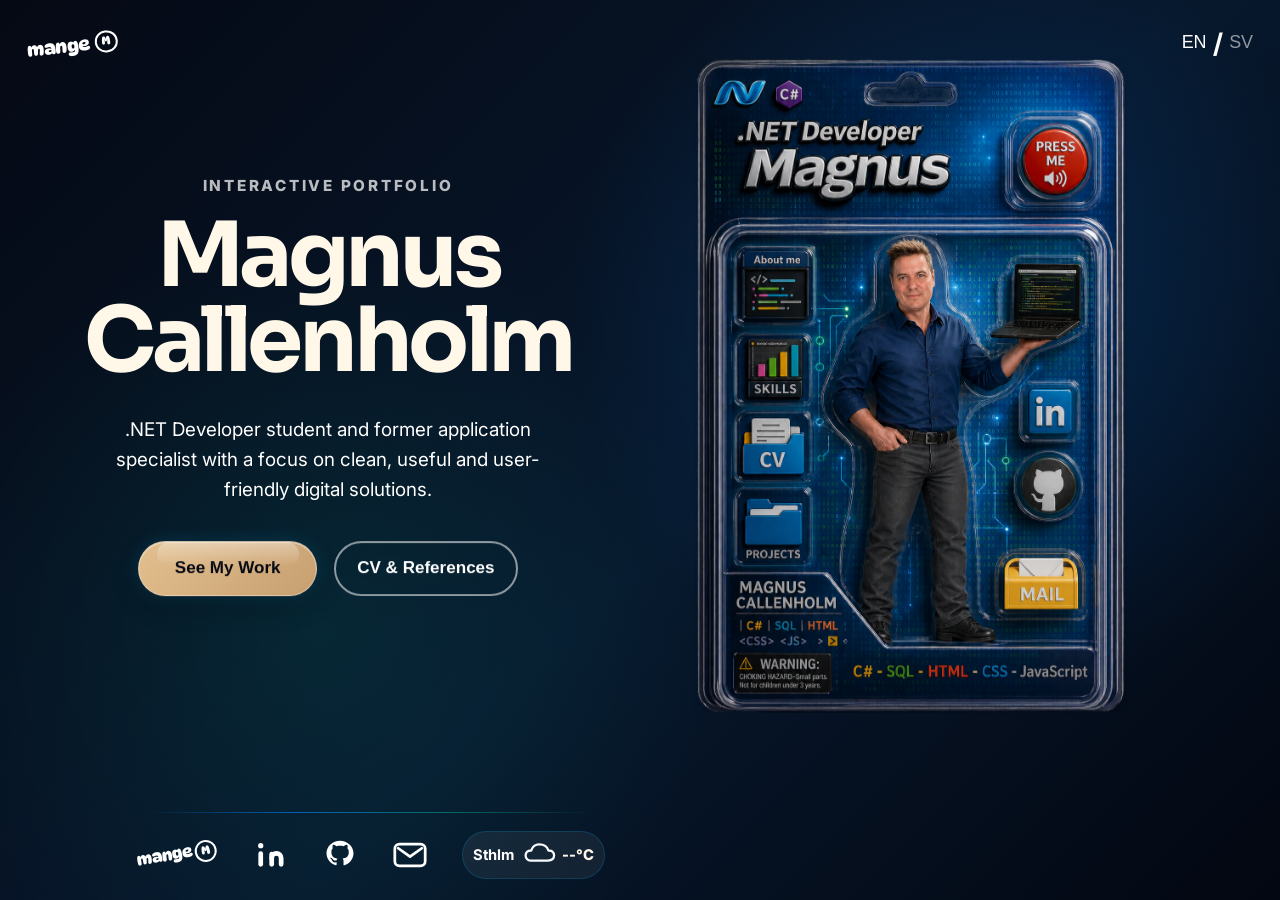
==== commit 35545f86: "Added new files CV for both SV and EN language." ====
--- a/index.html
+++ b/index.html
@@ -336,7 +336,8 @@
                   </button>
 
                   <a
-                    href="assets/documents/CV.pdf"
+                    id="downloadCv"
+                    href="assets/documents/Magnus_Callenholm_CV_ENG.pdf"
                     download
                     class="cv-tab card-link"
                     data-i18n="back.downloadCv"
